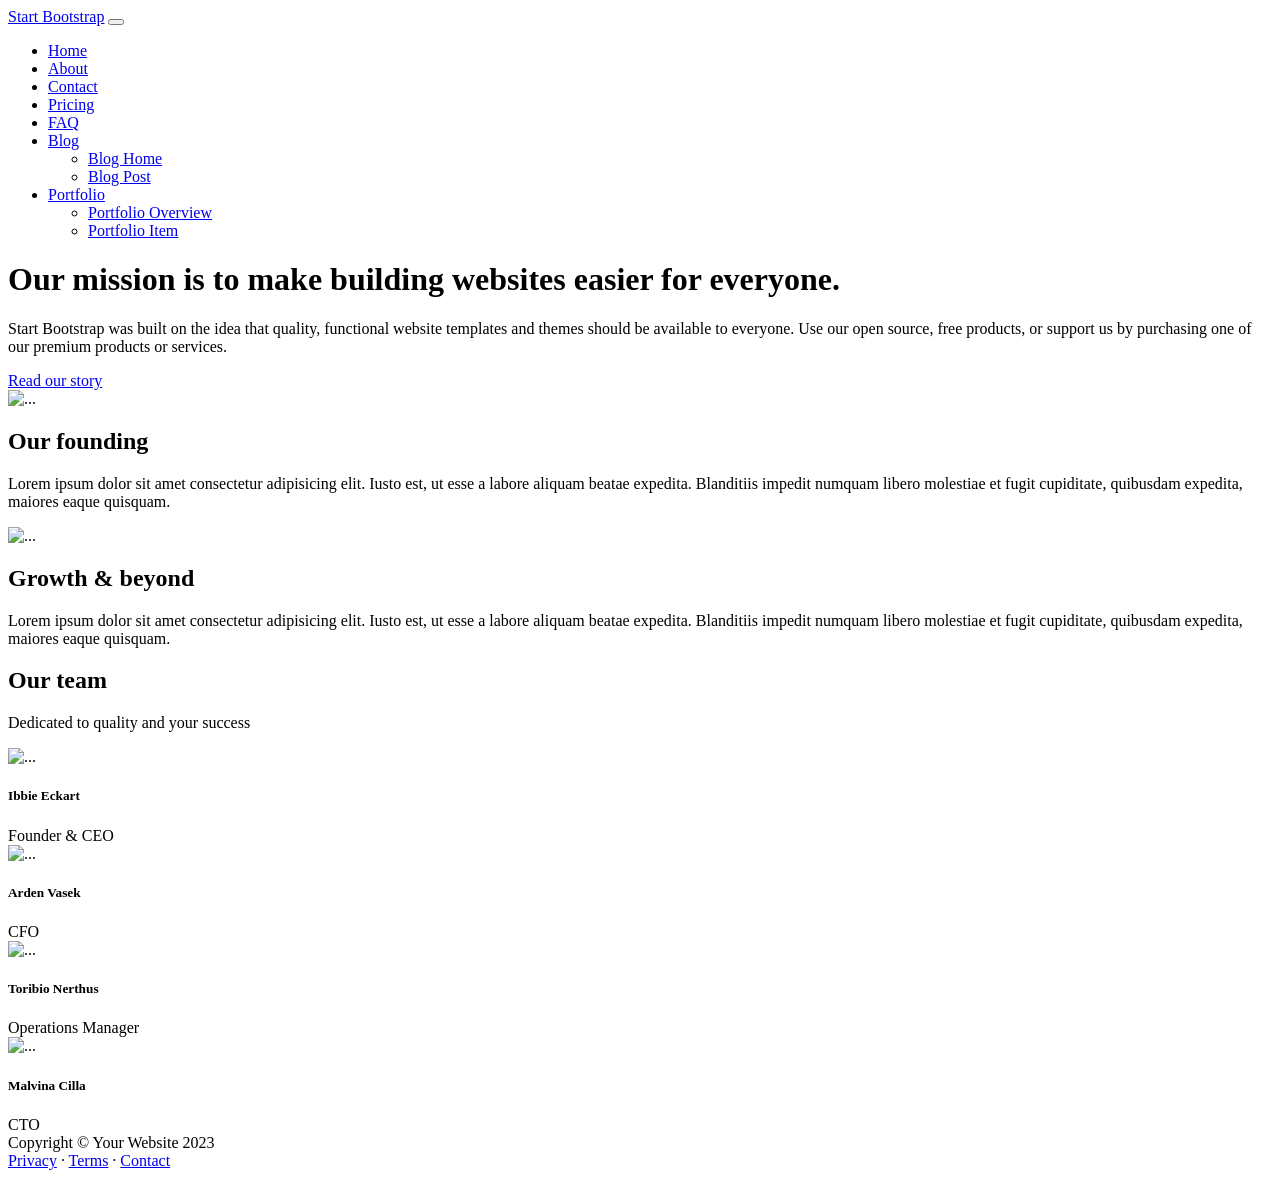
==== about.html @ 2d834e97 "Add files via upload" ====
<!DOCTYPE html>
<html lang="en">
    <head>
        <meta charset="utf-8" />
        <meta name="viewport" content="width=device-width, initial-scale=1, shrink-to-fit=no" />
        <meta name="description" content="" />
        <meta name="author" content="" />
        <title>Modern Business - Start Bootstrap Template</title>
        <!-- Favicon-->
        <link rel="icon" type="image/x-icon" href="assets/favicon.ico" />
        <!-- Bootstrap icons-->
        <link href="https://cdn.jsdelivr.net/npm/bootstrap-icons@1.5.0/font/bootstrap-icons.css" rel="stylesheet" />
        <!-- Core theme CSS (includes Bootstrap)-->
        <link href="css/styles.css" rel="stylesheet" />
    </head>
    <body class="d-flex flex-column">
        <main class="flex-shrink-0">
            <!-- Navigation-->
            <nav class="navbar navbar-expand-lg navbar-dark bg-dark">
                <div class="container px-5">
                    <a class="navbar-brand" href="index.html">Start Bootstrap</a>
                    <button class="navbar-toggler" type="button" data-bs-toggle="collapse" data-bs-target="#navbarSupportedContent" aria-controls="navbarSupportedContent" aria-expanded="false" aria-label="Toggle navigation"><span class="navbar-toggler-icon"></span></button>
                    <div class="collapse navbar-collapse" id="navbarSupportedContent">
                        <ul class="navbar-nav ms-auto mb-2 mb-lg-0">
                            <li class="nav-item"><a class="nav-link" href="index.html">Home</a></li>
                            <li class="nav-item"><a class="nav-link" href="about.html">About</a></li>
                            <li class="nav-item"><a class="nav-link" href="contact.html">Contact</a></li>
                            <li class="nav-item"><a class="nav-link" href="pricing.html">Pricing</a></li>
                            <li class="nav-item"><a class="nav-link" href="faq.html">FAQ</a></li>
                            <li class="nav-item dropdown">
                                <a class="nav-link dropdown-toggle" id="navbarDropdownBlog" href="#" role="button" data-bs-toggle="dropdown" aria-expanded="false">Blog</a>
                                <ul class="dropdown-menu dropdown-menu-end" aria-labelledby="navbarDropdownBlog">
                                    <li><a class="dropdown-item" href="blog-home.html">Blog Home</a></li>
                                    <li><a class="dropdown-item" href="blog-post.html">Blog Post</a></li>
                                </ul>
                            </li>
                            <li class="nav-item dropdown">
                                <a class="nav-link dropdown-toggle" id="navbarDropdownPortfolio" href="#" role="button" data-bs-toggle="dropdown" aria-expanded="false">Portfolio</a>
                                <ul class="dropdown-menu dropdown-menu-end" aria-labelledby="navbarDropdownPortfolio">
                                    <li><a class="dropdown-item" href="portfolio-overview.html">Portfolio Overview</a></li>
                                    <li><a class="dropdown-item" href="portfolio-item.html">Portfolio Item</a></li>
                                </ul>
                            </li>
                        </ul>
                    </div>
                </div>
            </nav>
            <!-- Header-->
            <header class="py-5">
                <div class="container px-5">
                    <div class="row justify-content-center">
                        <div class="col-lg-8 col-xxl-6">
                            <div class="text-center my-5">
                                <h1 class="fw-bolder mb-3">Our mission is to make building websites easier for everyone.</h1>
                                <p class="lead fw-normal text-muted mb-4">Start Bootstrap was built on the idea that quality, functional website templates and themes should be available to everyone. Use our open source, free products, or support us by purchasing one of our premium products or services.</p>
                                <a class="btn btn-primary btn-lg" href="#scroll-target">Read our story</a>
                            </div>
                        </div>
                    </div>
                </div>
            </header>
            <!-- About section one-->
            <section class="py-5 bg-light" id="scroll-target">
                <div class="container px-5 my-5">
                    <div class="row gx-5 align-items-center">
                        <div class="col-lg-6"><img class="img-fluid rounded mb-5 mb-lg-0" src="https://dummyimage.com/600x400/343a40/6c757d" alt="..." /></div>
                        <div class="col-lg-6">
                            <h2 class="fw-bolder">Our founding</h2>
                            <p class="lead fw-normal text-muted mb-0">Lorem ipsum dolor sit amet consectetur adipisicing elit. Iusto est, ut esse a labore aliquam beatae expedita. Blanditiis impedit numquam libero molestiae et fugit cupiditate, quibusdam expedita, maiores eaque quisquam.</p>
                        </div>
                    </div>
                </div>
            </section>
            <!-- About section two-->
            <section class="py-5">
                <div class="container px-5 my-5">
                    <div class="row gx-5 align-items-center">
                        <div class="col-lg-6 order-first order-lg-last"><img class="img-fluid rounded mb-5 mb-lg-0" src="https://dummyimage.com/600x400/343a40/6c757d" alt="..." /></div>
                        <div class="col-lg-6">
                            <h2 class="fw-bolder">Growth &amp; beyond</h2>
                            <p class="lead fw-normal text-muted mb-0">Lorem ipsum dolor sit amet consectetur adipisicing elit. Iusto est, ut esse a labore aliquam beatae expedita. Blanditiis impedit numquam libero molestiae et fugit cupiditate, quibusdam expedita, maiores eaque quisquam.</p>
                        </div>
                    </div>
                </div>
            </section>
            <!-- Team members section-->
            <section class="py-5 bg-light">
                <div class="container px-5 my-5">
                    <div class="text-center">
                        <h2 class="fw-bolder">Our team</h2>
                        <p class="lead fw-normal text-muted mb-5">Dedicated to quality and your success</p>
                    </div>
                    <div class="row gx-5 row-cols-1 row-cols-sm-2 row-cols-xl-4 justify-content-center">
                        <div class="col mb-5 mb-5 mb-xl-0">
                            <div class="text-center">
                                <img class="img-fluid rounded-circle mb-4 px-4" src="https://dummyimage.com/150x150/ced4da/6c757d" alt="..." />
                                <h5 class="fw-bolder">Ibbie Eckart</h5>
                                <div class="fst-italic text-muted">Founder &amp; CEO</div>
                            </div>
                        </div>
                        <div class="col mb-5 mb-5 mb-xl-0">
                            <div class="text-center">
                                <img class="img-fluid rounded-circle mb-4 px-4" src="https://dummyimage.com/150x150/ced4da/6c757d" alt="..." />
                                <h5 class="fw-bolder">Arden Vasek</h5>
                                <div class="fst-italic text-muted">CFO</div>
                            </div>
                        </div>
                        <div class="col mb-5 mb-5 mb-sm-0">
                            <div class="text-center">
                                <img class="img-fluid rounded-circle mb-4 px-4" src="https://dummyimage.com/150x150/ced4da/6c757d" alt="..." />
                                <h5 class="fw-bolder">Toribio Nerthus</h5>
                                <div class="fst-italic text-muted">Operations Manager</div>
                            </div>
                        </div>
                        <div class="col mb-5">
                            <div class="text-center">
                                <img class="img-fluid rounded-circle mb-4 px-4" src="https://dummyimage.com/150x150/ced4da/6c757d" alt="..." />
                                <h5 class="fw-bolder">Malvina Cilla</h5>
                                <div class="fst-italic text-muted">CTO</div>
                            </div>
                        </div>
                    </div>
                </div>
            </section>
        </main>
        <!-- Footer-->
        <footer class="bg-dark py-4 mt-auto">
            <div class="container px-5">
                <div class="row align-items-center justify-content-between flex-column flex-sm-row">
                    <div class="col-auto"><div class="small m-0 text-white">Copyright &copy; Your Website 2023</div></div>
                    <div class="col-auto">
                        <a class="link-light small" href="#!">Privacy</a>
                        <span class="text-white mx-1">&middot;</span>
                        <a class="link-light small" href="#!">Terms</a>
                        <span class="text-white mx-1">&middot;</span>
                        <a class="link-light small" href="#!">Contact</a>
                    </div>
                </div>
            </div>
        </footer>
        <!-- Bootstrap core JS-->
        <script src="https://cdn.jsdelivr.net/npm/bootstrap@5.2.3/dist/js/bootstrap.bundle.min.js"></script>
        <!-- Core theme JS-->
        <script src="js/scripts.js"></script>
    </body>
</html>
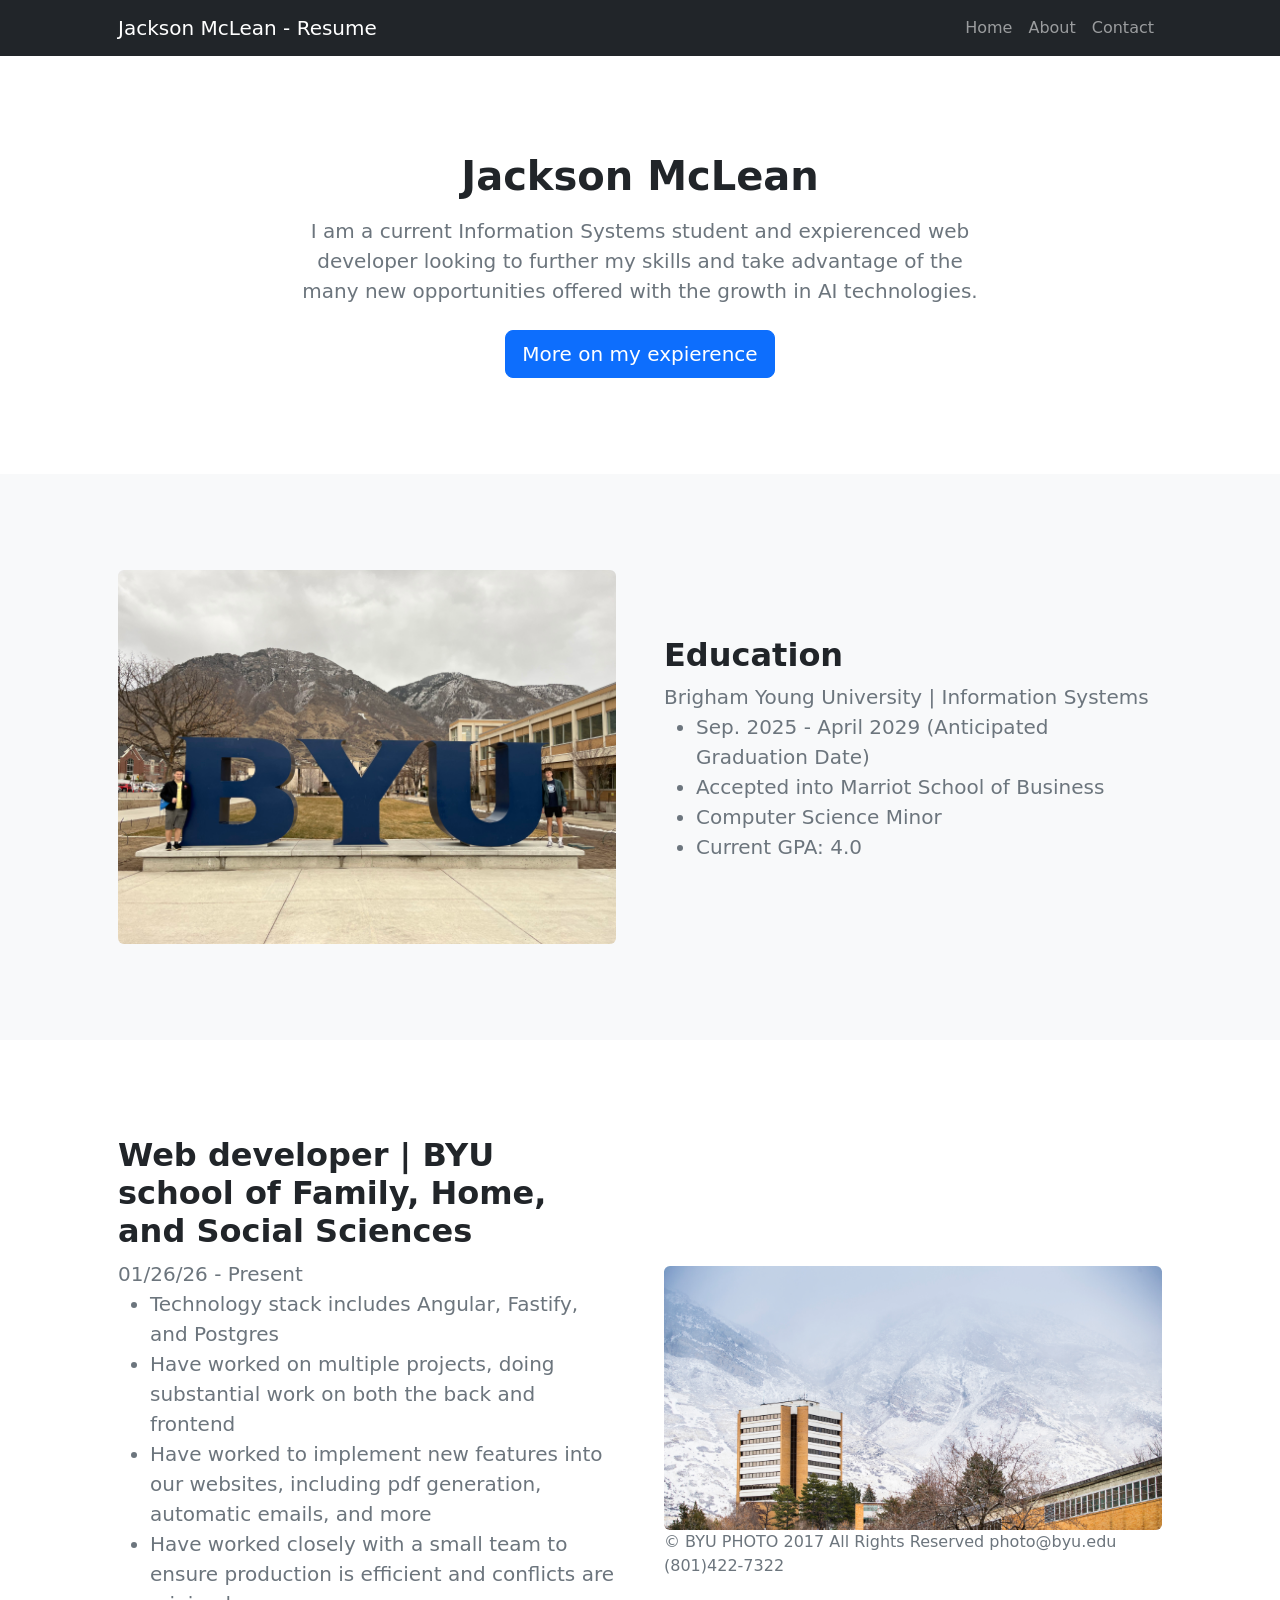
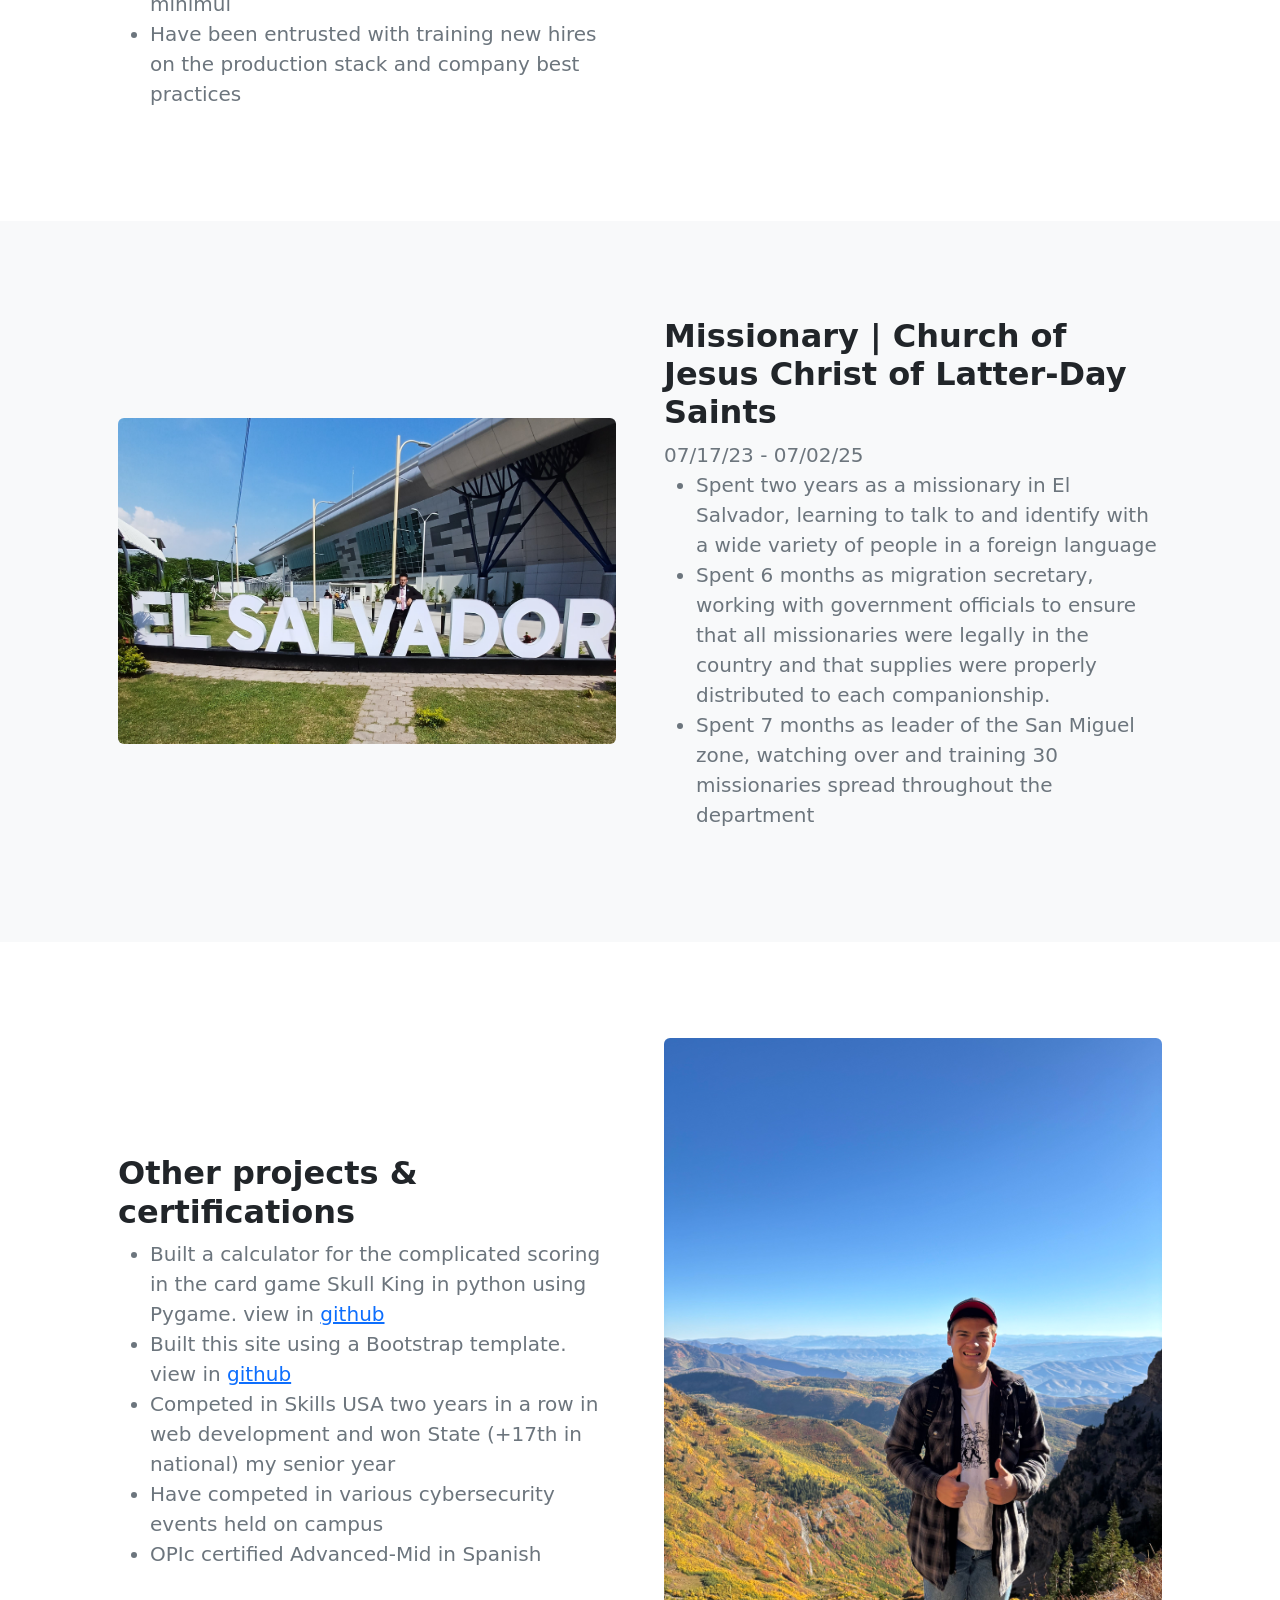
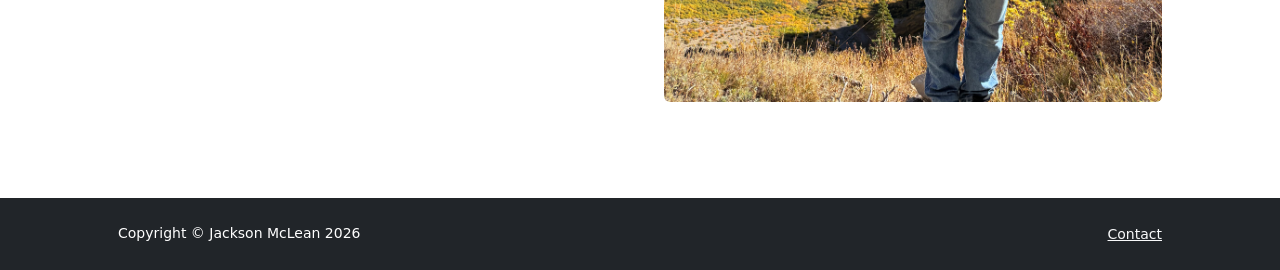
==== commit 9044f7ce: "feat: base resume made" ====
--- a/about.html
+++ b/about.html
@@ -5,7 +5,7 @@
         <meta name="viewport" content="width=device-width, initial-scale=1, shrink-to-fit=no" />
         <meta name="description" content="" />
         <meta name="author" content="" />
-        <title>Modern Business - Start Bootstrap Template</title>
+        <title>Jackson McLean - Resume</title>
         <!-- Favicon-->
         <link rel="icon" type="image/x-icon" href="assets/favicon.ico" />
         <!-- Bootstrap icons-->
@@ -18,29 +18,13 @@
             <!-- Navigation-->
             <nav class="navbar navbar-expand-lg navbar-dark bg-dark">
                 <div class="container px-5">
-                    <a class="navbar-brand" href="index.html">Start Bootstrap</a>
+                    <a class="navbar-brand" href="index.html">Jackson McLean - Resume</a>
                     <button class="navbar-toggler" type="button" data-bs-toggle="collapse" data-bs-target="#navbarSupportedContent" aria-controls="navbarSupportedContent" aria-expanded="false" aria-label="Toggle navigation"><span class="navbar-toggler-icon"></span></button>
                     <div class="collapse navbar-collapse" id="navbarSupportedContent">
                         <ul class="navbar-nav ms-auto mb-2 mb-lg-0">
                             <li class="nav-item"><a class="nav-link" href="index.html">Home</a></li>
                             <li class="nav-item"><a class="nav-link" href="about.html">About</a></li>
                             <li class="nav-item"><a class="nav-link" href="contact.html">Contact</a></li>
-                            <li class="nav-item"><a class="nav-link" href="pricing.html">Pricing</a></li>
-                            <li class="nav-item"><a class="nav-link" href="faq.html">FAQ</a></li>
-                            <li class="nav-item dropdown">
-                                <a class="nav-link dropdown-toggle" id="navbarDropdownBlog" href="#" role="button" data-bs-toggle="dropdown" aria-expanded="false">Blog</a>
-                                <ul class="dropdown-menu dropdown-menu-end" aria-labelledby="navbarDropdownBlog">
-                                    <li><a class="dropdown-item" href="blog-home.html">Blog Home</a></li>
-                                    <li><a class="dropdown-item" href="blog-post.html">Blog Post</a></li>
-                                </ul>
-                            </li>
-                            <li class="nav-item dropdown">
-                                <a class="nav-link dropdown-toggle" id="navbarDropdownPortfolio" href="#" role="button" data-bs-toggle="dropdown" aria-expanded="false">Portfolio</a>
-                                <ul class="dropdown-menu dropdown-menu-end" aria-labelledby="navbarDropdownPortfolio">
-                                    <li><a class="dropdown-item" href="portfolio-overview.html">Portfolio Overview</a></li>
-                                    <li><a class="dropdown-item" href="portfolio-item.html">Portfolio Item</a></li>
-                                </ul>
-                            </li>
                         </ul>
                     </div>
                 </div>
@@ -51,40 +35,89 @@
                     <div class="row justify-content-center">
                         <div class="col-lg-8 col-xxl-6">
                             <div class="text-center my-5">
-                                <h1 class="fw-bolder mb-3">Our mission is to make building websites easier for everyone.</h1>
-                                <p class="lead fw-normal text-muted mb-4">Start Bootstrap was built on the idea that quality, functional website templates and themes should be available to everyone. Use our open source, free products, or support us by purchasing one of our premium products or services.</p>
-                                <a class="btn btn-primary btn-lg" href="#scroll-target">Read our story</a>
+                                <h1 class="fw-bolder mb-3">Jackson McLean</h1>
+                                <p class="lead fw-normal text-muted mb-4">I am a current Information Systems student and expierenced web developer looking to further my skills and take advantage of the many new opportunities offered with the growth in AI technologies.</p>
+                                <a class="btn btn-primary btn-lg" href="#scroll-target">More on my expierence</a>
                             </div>
                         </div>
                     </div>
                 </div>
             </header>
             <!-- About section one-->
-            <section class="py-5 bg-light" id="scroll-target">
+            <section class="py-5 bg-light">
                 <div class="container px-5 my-5">
                     <div class="row gx-5 align-items-center">
-                        <div class="col-lg-6"><img class="img-fluid rounded mb-5 mb-lg-0" src="https://dummyimage.com/600x400/343a40/6c757d" alt="..." /></div>
+                        <div class="col-lg-6"><img class="img-fluid rounded mb-5 mb-lg-0" src="assets/byu.jpg" alt="..." /></div>
                         <div class="col-lg-6">
-                            <h2 class="fw-bolder">Our founding</h2>
-                            <p class="lead fw-normal text-muted mb-0">Lorem ipsum dolor sit amet consectetur adipisicing elit. Iusto est, ut esse a labore aliquam beatae expedita. Blanditiis impedit numquam libero molestiae et fugit cupiditate, quibusdam expedita, maiores eaque quisquam.</p>
+                            <h2 class="fw-bolder">Education</h2>
+                            <p class="lead fw-normal text-muted mb-0">Brigham Young University | Information Systems</p>
+                            <ul>
+                                <li class="lead fw-normal text-muted mb-0">Sep. 2025 - April 2029 (Anticipated Graduation Date)</li>
+                                <li class="lead fw-normal text-muted mb-0">Accepted into Marriot School of Business</li>
+                                <li class="lead fw-normal text-muted mb-0">Computer Science Minor</li>
+                                <li class="lead fw-normal text-muted mb-0">Current GPA: 4.0</li>
+                            </ul>
                         </div>
                     </div>
                 </div>
             </section>
             <!-- About section two-->
+            <section class="py-5" id="scroll-target">
+                <div class="container px-5 my-5">
+                    <div class="row gx-5 align-items-center">
+                        <div class="col-lg-6 order-first order-lg-last"><img class="img-fluid rounded mb-5 mb-lg-0" src="assets/kimball_tower.jpg" alt="BYU KMBLL tower" />
+                        <p class="fw-normal text-muted">© BYU PHOTO 2017 All Rights Reserved photo@byu.edu (801)422-7322</p></div>
+                        <div class="col-lg-6">
+                            <h2 class="fw-bolder">Web developer | BYU school of Family, Home, and Social Sciences</h2>
+                            <p class="lead fw-normal text-muted mb-0">01/26/26 - Present</p>
+                            <ul>
+                                <li class="lead fw-normal text-muted mb-0">Technology stack includes Angular, Fastify, and Postgres</li>
+                                <li class="lead fw-normal text-muted mb-0">Have worked on multiple projects, doing substantial work on both the back and frontend</li>
+                                <li class="lead fw-normal text-muted mb-0">Have worked to implement new features into our websites, including pdf generation, automatic emails, and more</li>
+                                <li class="lead fw-normal text-muted mb-0">Have worked closely with a small team to ensure production is efficient and conflicts are minimul</li>
+                                <li class="lead fw-normal text-muted mb-0">Have been entrusted with training new hires on the production stack and company best practices</li>
+                            </ul>
+                        </div>
+                    </div>
+                </div>
+            </section>
+            <!-- About section three-->
+            <section class="py-5 bg-light" id="scroll-target">
+                <div class="container px-5 my-5">
+                    <div class="row gx-5 align-items-center">
+                        <div class="col-lg-6"><img class="img-fluid rounded mb-5 mb-lg-0" src="assets/mission.jpg" alt="..." /></div>
+                        <div class="col-lg-6">
+                            <h2 class="fw-bolder">Missionary | Church of Jesus Christ of Latter-Day Saints</h2>
+                            <p class="lead fw-normal text-muted mb-0"> 07/17/23 - 07/02/25</p>
+                            <ul>
+                                <li class="lead fw-normal text-muted mb-0">Spent two years as a missionary in El Salvador, learning to talk to and identify with a wide variety of people in a foreign language</li>
+                                <li class="lead fw-normal text-muted mb-0">Spent 6 months as migration secretary, working with government officials to ensure that all missionaries were legally in the country and that supplies were properly distributed to each companionship.</li>
+                                <li class="lead fw-normal text-muted mb-0">Spent 7 months as leader of the San Miguel zone, watching over and training 30 missionaries spread throughout the department</li>
+                            </ul>
+                        </div>
+                    </div>
+                </div>
+            </section>
+            <!-- About section four-->
             <section class="py-5">
                 <div class="container px-5 my-5">
                     <div class="row gx-5 align-items-center">
-                        <div class="col-lg-6 order-first order-lg-last"><img class="img-fluid rounded mb-5 mb-lg-0" src="https://dummyimage.com/600x400/343a40/6c757d" alt="..." /></div>
+                        <div class="col-lg-6 order-first order-lg-last"><img class="img-fluid rounded mb-5 mb-lg-0" src="assets/timp.jpg" alt="..." /></div>
                         <div class="col-lg-6">
-                            <h2 class="fw-bolder">Growth &amp; beyond</h2>
-                            <p class="lead fw-normal text-muted mb-0">Lorem ipsum dolor sit amet consectetur adipisicing elit. Iusto est, ut esse a labore aliquam beatae expedita. Blanditiis impedit numquam libero molestiae et fugit cupiditate, quibusdam expedita, maiores eaque quisquam.</p>
+                            <h2 class="fw-bolder">Other projects & certifications</h2>
+                            <ul>
+                                <li class="lead fw-normal text-muted mb-0">Built a calculator for the complicated scoring in the card game Skull King in python using Pygame. view in <a href="https://github.com/jacksonmclean326/Skull_king_calculator">github</a></li>
+                                <li class="lead fw-normal text-muted mb-0">Built this site using a Bootstrap template. view in <a href="https://github.com/jacksonmclean326/is201_final_project">github</a></li>
+                                <li class="lead fw-normal text-muted mb-0">Competed in Skills USA two years in a row in web development and won State (+17th in national) my senior year</li>
+                                <li class="lead fw-normal text-muted mb-0">Have competed in various cybersecurity events held on campus</li>
+                                <li class="lead fw-normal text-muted mb-0">OPIc certified Advanced-Mid in Spanish</li>
+                            </ul>
                         </div>
                     </div>
                 </div>
             </section>
             <!-- Team members section-->
-            <section class="py-5 bg-light">
+            <!-- <section class="py-5 bg-light">
                 <div class="container px-5 my-5">
                     <div class="text-center">
                         <h2 class="fw-bolder">Our team</h2>
@@ -121,19 +154,19 @@
                         </div>
                     </div>
                 </div>
-            </section>
+            </section> -->
         </main>
         <!-- Footer-->
         <footer class="bg-dark py-4 mt-auto">
             <div class="container px-5">
                 <div class="row align-items-center justify-content-between flex-column flex-sm-row">
-                    <div class="col-auto"><div class="small m-0 text-white">Copyright &copy; Your Website 2023</div></div>
+                    <div class="col-auto"><div class="small m-0 text-white">Copyright &copy; Jackson McLean 2026</div></div>
                     <div class="col-auto">
-                        <a class="link-light small" href="#!">Privacy</a>
+                        <!-- <a class="link-light small" href="#!">Privacy</a>
                         <span class="text-white mx-1">&middot;</span>
                         <a class="link-light small" href="#!">Terms</a>
-                        <span class="text-white mx-1">&middot;</span>
-                        <a class="link-light small" href="#!">Contact</a>
+                        <span class="text-white mx-1">&middot;</span> -->
+                        <a class="link-light small" href="contact.html">Contact</a>
                     </div>
                 </div>
             </div>
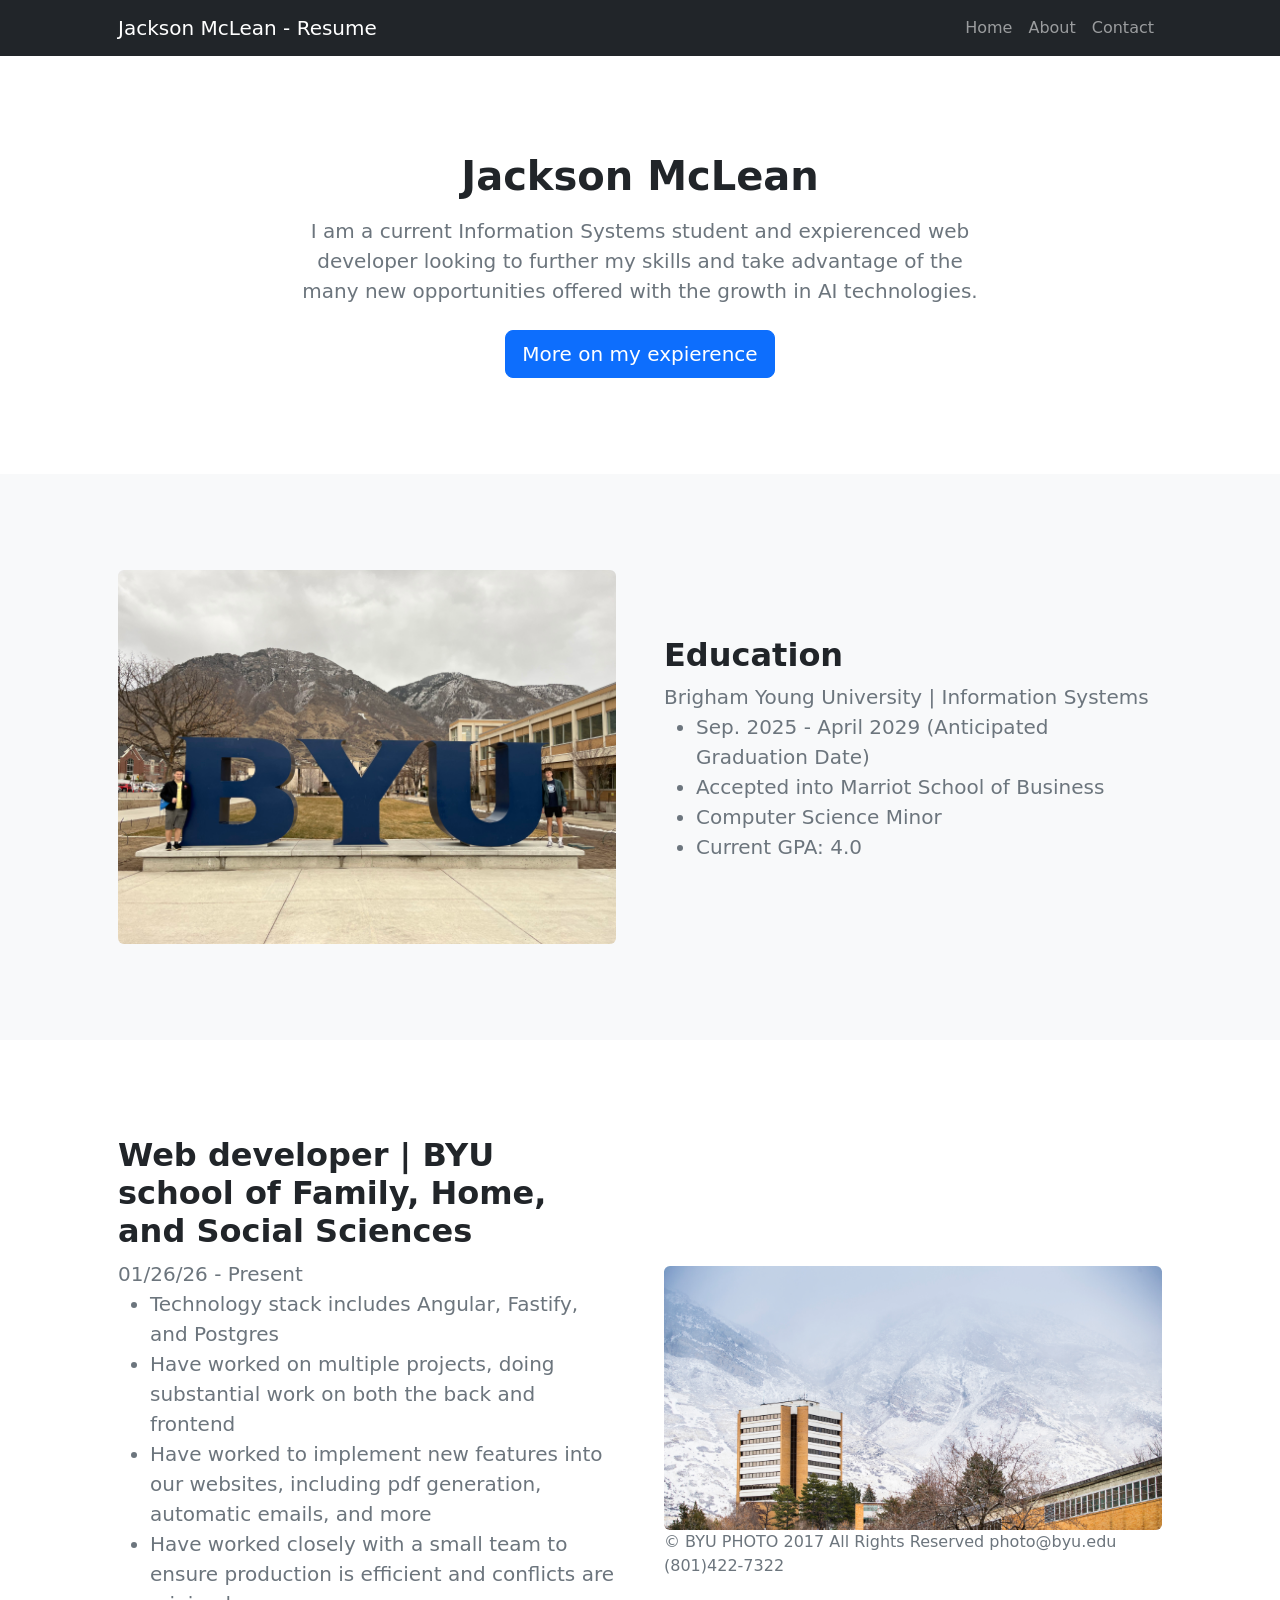
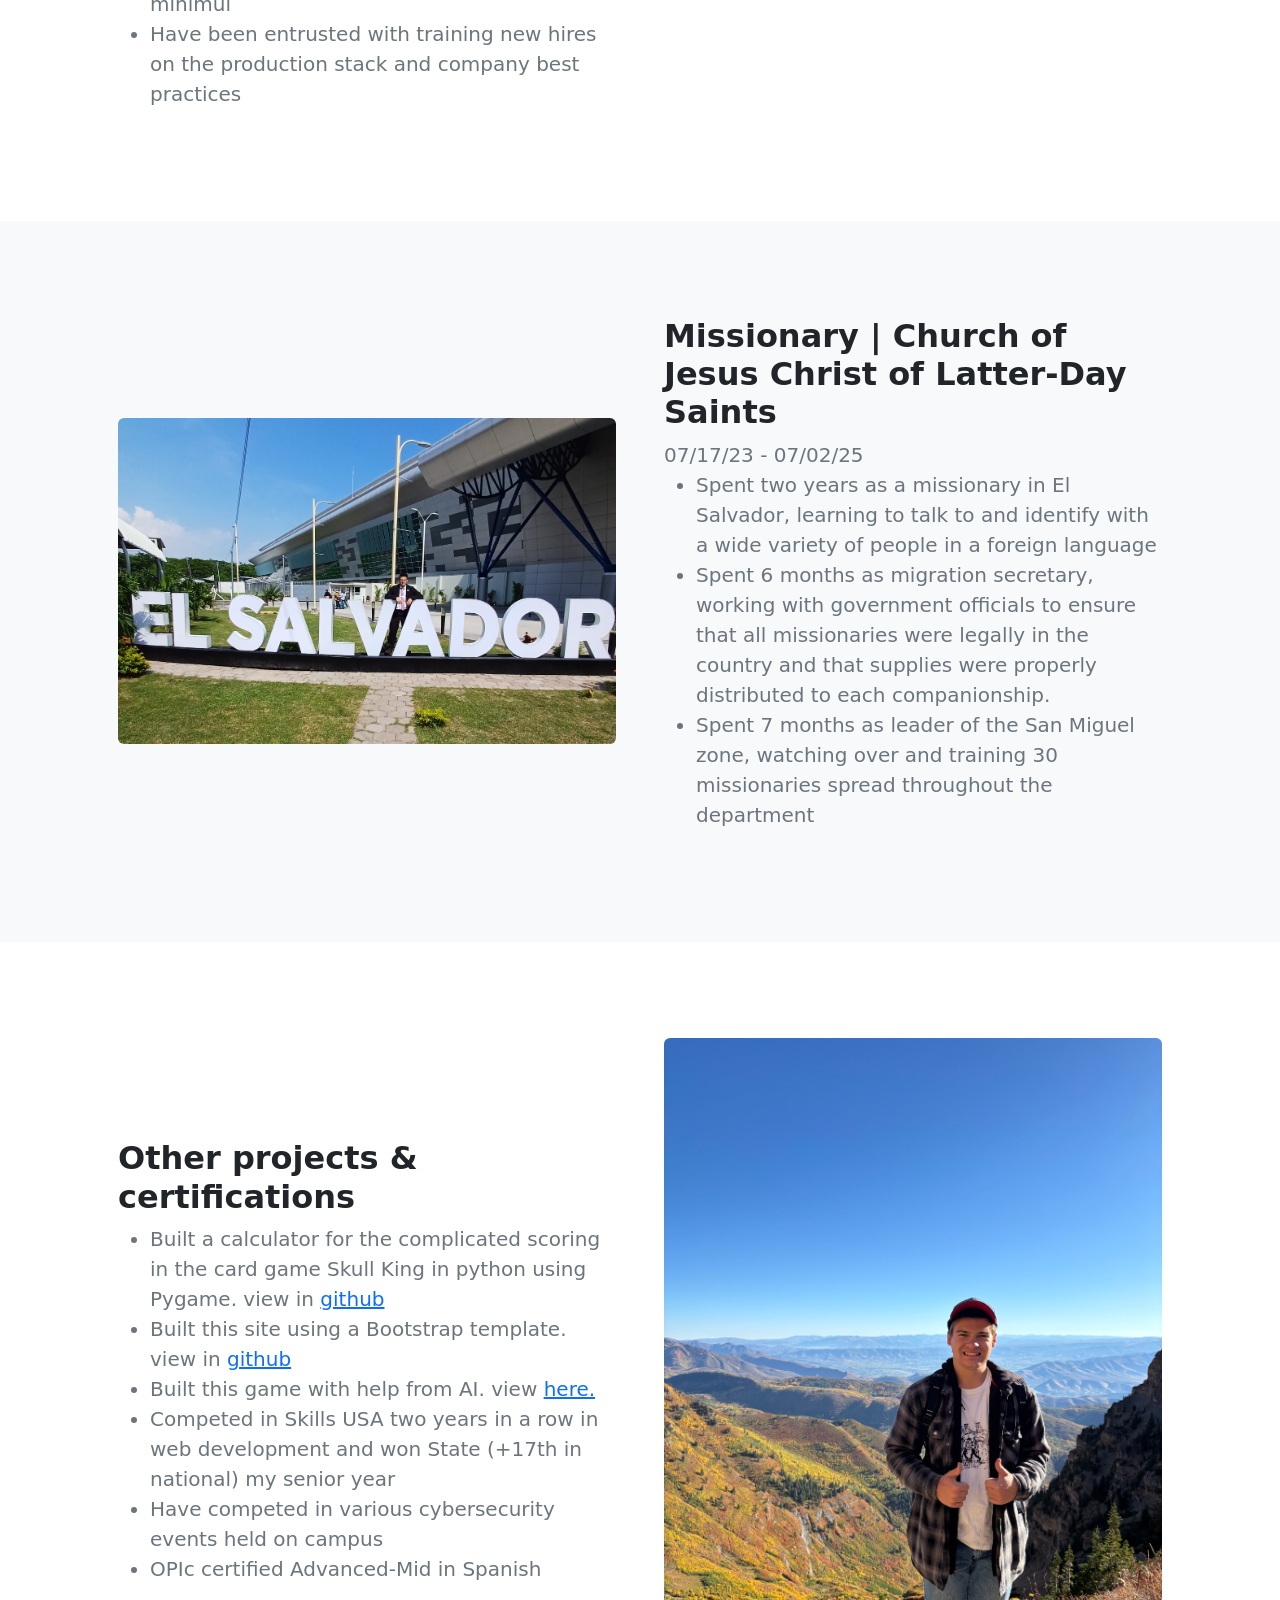
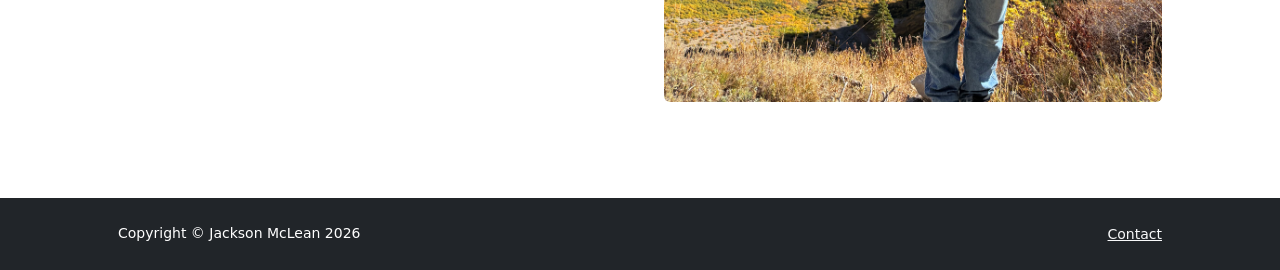
==== commit 614232d7: "missed some minor things" ====
--- a/about.html
+++ b/about.html
@@ -108,6 +108,7 @@
                             <ul>
                                 <li class="lead fw-normal text-muted mb-0">Built a calculator for the complicated scoring in the card game Skull King in python using Pygame. view in <a href="https://github.com/jacksonmclean326/Skull_king_calculator">github</a></li>
                                 <li class="lead fw-normal text-muted mb-0">Built this site using a Bootstrap template. view in <a href="https://github.com/jacksonmclean326/is201_final_project">github</a></li>
+                                <li class="lead fw-normal text-muted mb-0">Built this game with help from AI. view <a href="AI-page/AI-page.html">here.</a></li>
                                 <li class="lead fw-normal text-muted mb-0">Competed in Skills USA two years in a row in web development and won State (+17th in national) my senior year</li>
                                 <li class="lead fw-normal text-muted mb-0">Have competed in various cybersecurity events held on campus</li>
                                 <li class="lead fw-normal text-muted mb-0">OPIc certified Advanced-Mid in Spanish</li>
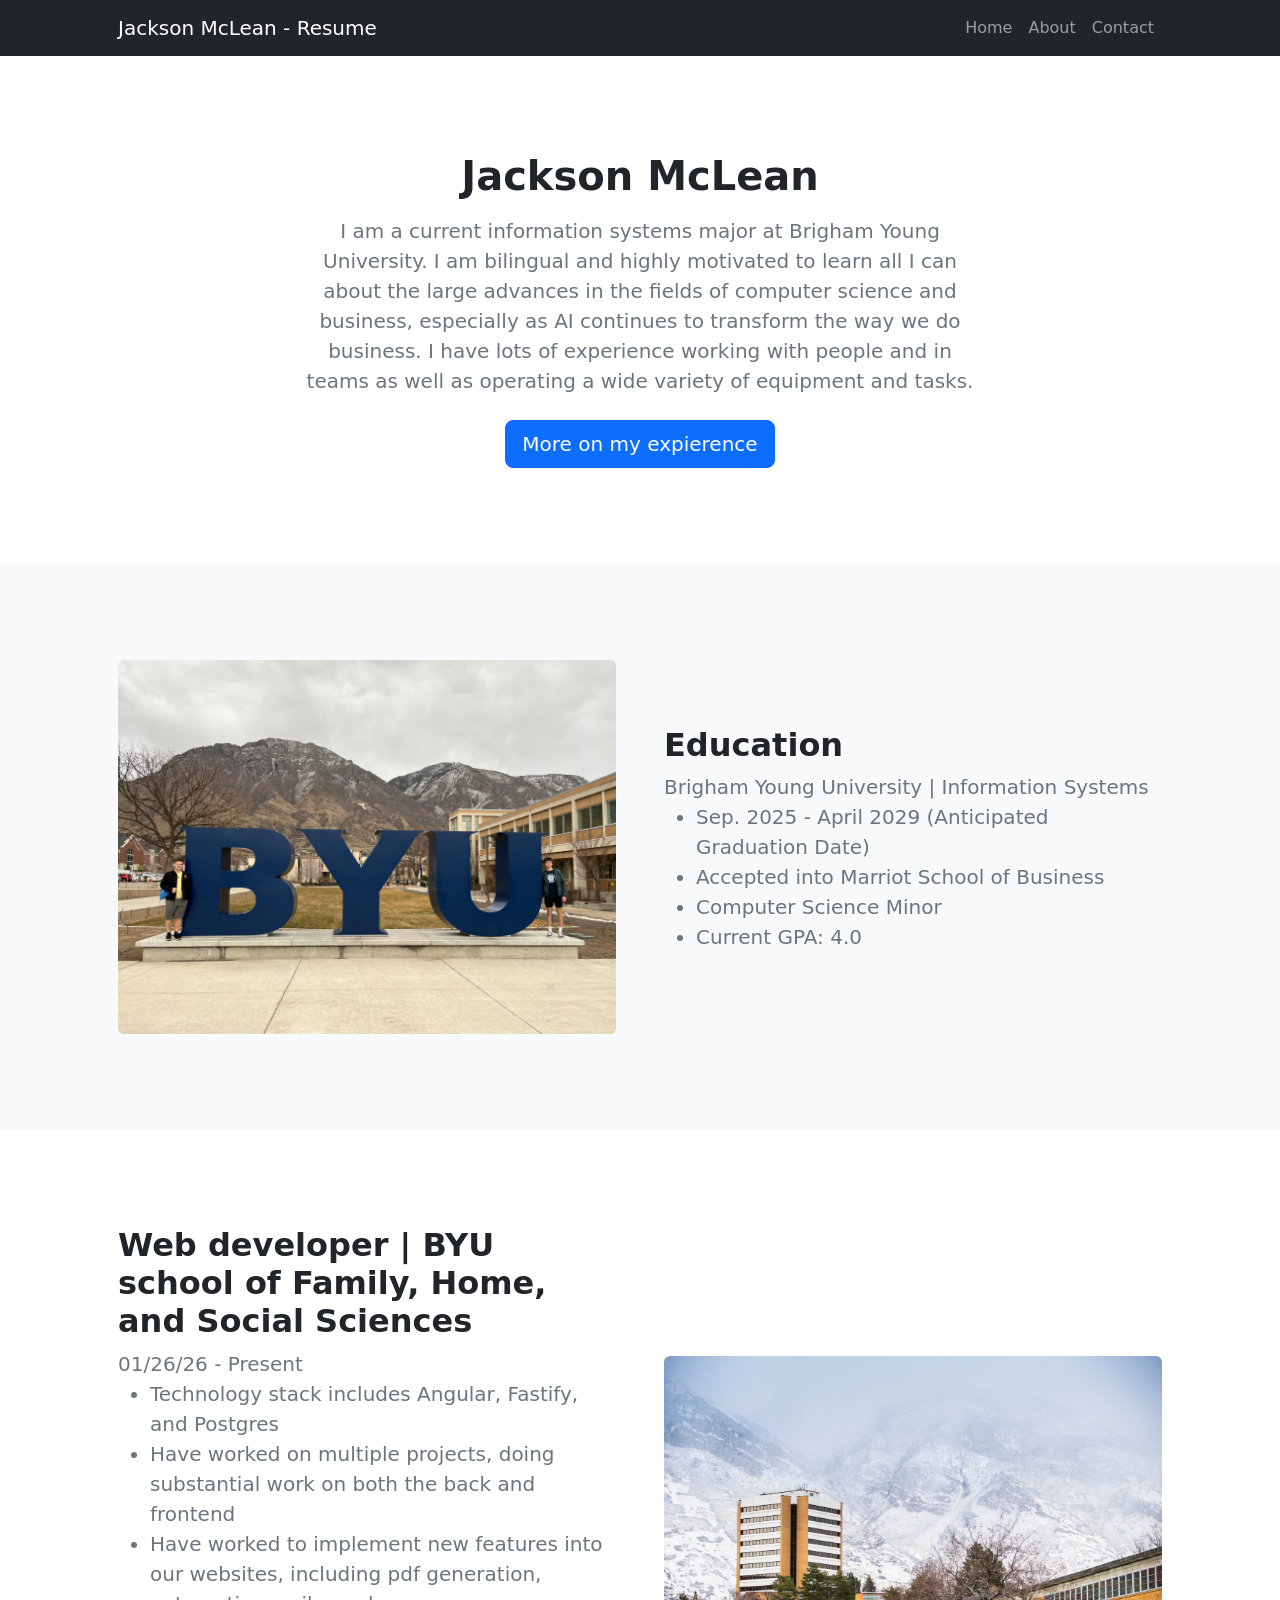
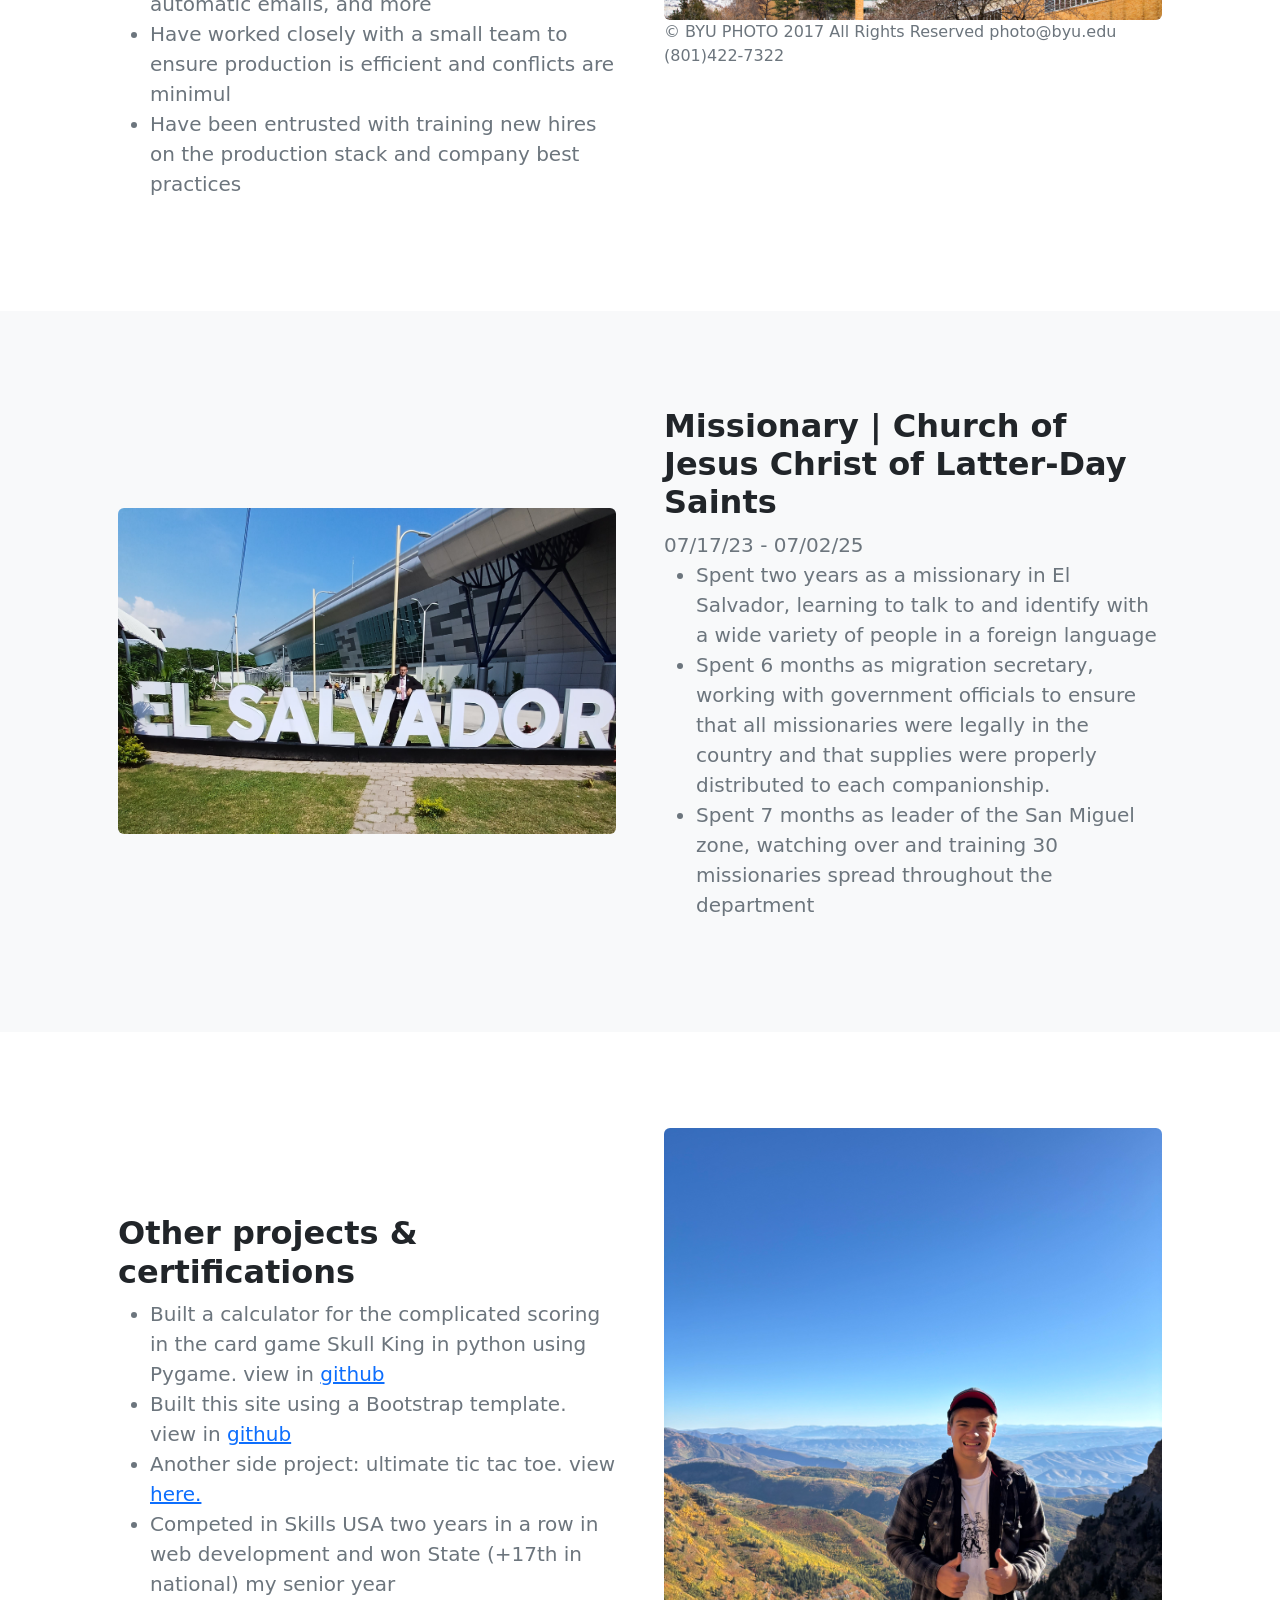
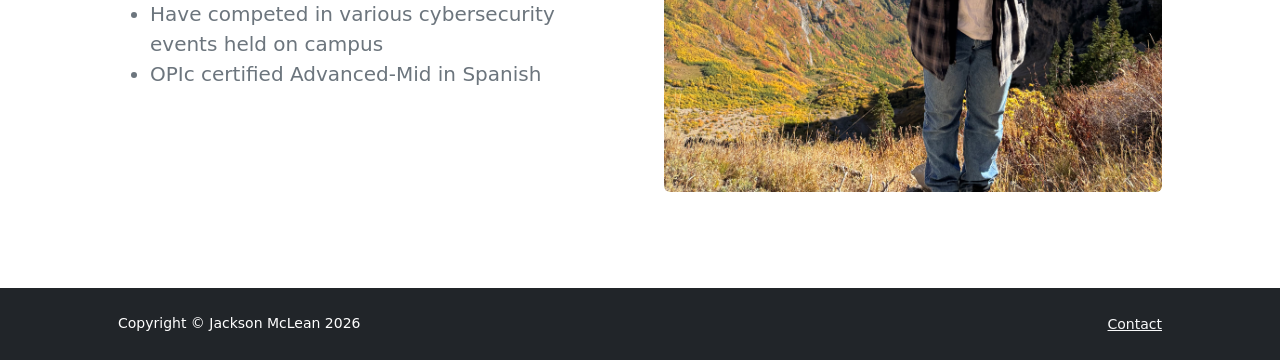
==== commit 65331884: "good enough for now" ====
--- a/about.html
+++ b/about.html
@@ -1,124 +1,247 @@
-<!DOCTYPE html>
+<!doctype html>
 <html lang="en">
-    <head>
-        <meta charset="utf-8" />
-        <meta name="viewport" content="width=device-width, initial-scale=1, shrink-to-fit=no" />
-        <meta name="description" content="" />
-        <meta name="author" content="" />
-        <title>Jackson McLean - Resume</title>
-        <!-- Favicon-->
-        <link rel="icon" type="image/x-icon" href="assets/favicon.ico" />
-        <!-- Bootstrap icons-->
-        <link href="https://cdn.jsdelivr.net/npm/bootstrap-icons@1.5.0/font/bootstrap-icons.css" rel="stylesheet" />
-        <!-- Core theme CSS (includes Bootstrap)-->
-        <link href="css/styles.css" rel="stylesheet" />
-    </head>
-    <body class="d-flex flex-column">
-        <main class="flex-shrink-0">
-            <!-- Navigation-->
-            <nav class="navbar navbar-expand-lg navbar-dark bg-dark">
-                <div class="container px-5">
-                    <a class="navbar-brand" href="index.html">Jackson McLean - Resume</a>
-                    <button class="navbar-toggler" type="button" data-bs-toggle="collapse" data-bs-target="#navbarSupportedContent" aria-controls="navbarSupportedContent" aria-expanded="false" aria-label="Toggle navigation"><span class="navbar-toggler-icon"></span></button>
-                    <div class="collapse navbar-collapse" id="navbarSupportedContent">
-                        <ul class="navbar-nav ms-auto mb-2 mb-lg-0">
-                            <li class="nav-item"><a class="nav-link" href="index.html">Home</a></li>
-                            <li class="nav-item"><a class="nav-link" href="about.html">About</a></li>
-                            <li class="nav-item"><a class="nav-link" href="contact.html">Contact</a></li>
-                        </ul>
-                    </div>
-                </div>
-            </nav>
-            <!-- Header-->
-            <header class="py-5">
-                <div class="container px-5">
-                    <div class="row justify-content-center">
-                        <div class="col-lg-8 col-xxl-6">
-                            <div class="text-center my-5">
-                                <h1 class="fw-bolder mb-3">Jackson McLean</h1>
-                                <p class="lead fw-normal text-muted mb-4">I am a current Information Systems student and expierenced web developer looking to further my skills and take advantage of the many new opportunities offered with the growth in AI technologies.</p>
-                                <a class="btn btn-primary btn-lg" href="#scroll-target">More on my expierence</a>
-                            </div>
-                        </div>
-                    </div>
-                </div>
-            </header>
-            <!-- About section one-->
-            <section class="py-5 bg-light">
-                <div class="container px-5 my-5">
-                    <div class="row gx-5 align-items-center">
-                        <div class="col-lg-6"><img class="img-fluid rounded mb-5 mb-lg-0" src="assets/byu.jpg" alt="..." /></div>
-                        <div class="col-lg-6">
-                            <h2 class="fw-bolder">Education</h2>
-                            <p class="lead fw-normal text-muted mb-0">Brigham Young University | Information Systems</p>
-                            <ul>
-                                <li class="lead fw-normal text-muted mb-0">Sep. 2025 - April 2029 (Anticipated Graduation Date)</li>
-                                <li class="lead fw-normal text-muted mb-0">Accepted into Marriot School of Business</li>
-                                <li class="lead fw-normal text-muted mb-0">Computer Science Minor</li>
-                                <li class="lead fw-normal text-muted mb-0">Current GPA: 4.0</li>
-                            </ul>
-                        </div>
-                    </div>
-                </div>
-            </section>
-            <!-- About section two-->
-            <section class="py-5" id="scroll-target">
-                <div class="container px-5 my-5">
-                    <div class="row gx-5 align-items-center">
-                        <div class="col-lg-6 order-first order-lg-last"><img class="img-fluid rounded mb-5 mb-lg-0" src="assets/kimball_tower.jpg" alt="BYU KMBLL tower" />
-                        <p class="fw-normal text-muted">© BYU PHOTO 2017 All Rights Reserved photo@byu.edu (801)422-7322</p></div>
-                        <div class="col-lg-6">
-                            <h2 class="fw-bolder">Web developer | BYU school of Family, Home, and Social Sciences</h2>
-                            <p class="lead fw-normal text-muted mb-0">01/26/26 - Present</p>
-                            <ul>
-                                <li class="lead fw-normal text-muted mb-0">Technology stack includes Angular, Fastify, and Postgres</li>
-                                <li class="lead fw-normal text-muted mb-0">Have worked on multiple projects, doing substantial work on both the back and frontend</li>
-                                <li class="lead fw-normal text-muted mb-0">Have worked to implement new features into our websites, including pdf generation, automatic emails, and more</li>
-                                <li class="lead fw-normal text-muted mb-0">Have worked closely with a small team to ensure production is efficient and conflicts are minimul</li>
-                                <li class="lead fw-normal text-muted mb-0">Have been entrusted with training new hires on the production stack and company best practices</li>
-                            </ul>
-                        </div>
-                    </div>
-                </div>
-            </section>
-            <!-- About section three-->
-            <section class="py-5 bg-light" id="scroll-target">
-                <div class="container px-5 my-5">
-                    <div class="row gx-5 align-items-center">
-                        <div class="col-lg-6"><img class="img-fluid rounded mb-5 mb-lg-0" src="assets/mission.jpg" alt="..." /></div>
-                        <div class="col-lg-6">
-                            <h2 class="fw-bolder">Missionary | Church of Jesus Christ of Latter-Day Saints</h2>
-                            <p class="lead fw-normal text-muted mb-0"> 07/17/23 - 07/02/25</p>
-                            <ul>
-                                <li class="lead fw-normal text-muted mb-0">Spent two years as a missionary in El Salvador, learning to talk to and identify with a wide variety of people in a foreign language</li>
-                                <li class="lead fw-normal text-muted mb-0">Spent 6 months as migration secretary, working with government officials to ensure that all missionaries were legally in the country and that supplies were properly distributed to each companionship.</li>
-                                <li class="lead fw-normal text-muted mb-0">Spent 7 months as leader of the San Miguel zone, watching over and training 30 missionaries spread throughout the department</li>
-                            </ul>
-                        </div>
-                    </div>
-                </div>
-            </section>
-            <!-- About section four-->
-            <section class="py-5">
-                <div class="container px-5 my-5">
-                    <div class="row gx-5 align-items-center">
-                        <div class="col-lg-6 order-first order-lg-last"><img class="img-fluid rounded mb-5 mb-lg-0" src="assets/timp.jpg" alt="..." /></div>
-                        <div class="col-lg-6">
-                            <h2 class="fw-bolder">Other projects & certifications</h2>
-                            <ul>
-                                <li class="lead fw-normal text-muted mb-0">Built a calculator for the complicated scoring in the card game Skull King in python using Pygame. view in <a href="https://github.com/jacksonmclean326/Skull_king_calculator">github</a></li>
-                                <li class="lead fw-normal text-muted mb-0">Built this site using a Bootstrap template. view in <a href="https://github.com/jacksonmclean326/is201_final_project">github</a></li>
-                                <li class="lead fw-normal text-muted mb-0">Built this game with help from AI. view <a href="AI-page/AI-page.html">here.</a></li>
-                                <li class="lead fw-normal text-muted mb-0">Competed in Skills USA two years in a row in web development and won State (+17th in national) my senior year</li>
-                                <li class="lead fw-normal text-muted mb-0">Have competed in various cybersecurity events held on campus</li>
-                                <li class="lead fw-normal text-muted mb-0">OPIc certified Advanced-Mid in Spanish</li>
-                            </ul>
-                        </div>
-                    </div>
-                </div>
-            </section>
-            <!-- Team members section-->
-            <!-- <section class="py-5 bg-light">
+  <head>
+    <meta charset="utf-8" />
+    <meta
+      name="viewport"
+      content="width=device-width, initial-scale=1, shrink-to-fit=no"
+    />
+    <meta name="description" content="" />
+    <meta name="author" content="" />
+    <title>Jackson McLean - Resume</title>
+    <!-- Favicon-->
+    <link rel="icon" type="image/x-icon" href="assets/favicon.ico" />
+    <!-- Bootstrap icons-->
+    <link
+      href="https://cdn.jsdelivr.net/npm/bootstrap-icons@1.5.0/font/bootstrap-icons.css"
+      rel="stylesheet"
+    />
+    <!-- Core theme CSS (includes Bootstrap)-->
+    <link href="css/styles.css" rel="stylesheet" />
+  </head>
+  <body class="d-flex flex-column">
+    <main class="flex-shrink-0">
+      <!-- Navigation-->
+      <nav class="navbar navbar-expand-lg navbar-dark bg-dark">
+        <div class="container px-5">
+          <a class="navbar-brand" href="index.html">Jackson McLean - Resume</a>
+          <button
+            class="navbar-toggler"
+            type="button"
+            data-bs-toggle="collapse"
+            data-bs-target="#navbarSupportedContent"
+            aria-controls="navbarSupportedContent"
+            aria-expanded="false"
+            aria-label="Toggle navigation"
+          >
+            <span class="navbar-toggler-icon"></span>
+          </button>
+          <div class="collapse navbar-collapse" id="navbarSupportedContent">
+            <ul class="navbar-nav ms-auto mb-2 mb-lg-0">
+              <li class="nav-item">
+                <a class="nav-link" href="index.html">Home</a>
+              </li>
+              <li class="nav-item">
+                <a class="nav-link" href="about.html">About</a>
+              </li>
+              <li class="nav-item">
+                <a class="nav-link" href="contact.html">Contact</a>
+              </li>
+            </ul>
+          </div>
+        </div>
+      </nav>
+      <!-- Header-->
+      <header class="py-5">
+        <div class="container px-5">
+          <div class="row justify-content-center">
+            <div class="col-lg-8 col-xxl-6">
+              <div class="text-center my-5">
+                <h1 class="fw-bolder mb-3">Jackson McLean</h1>
+                <p class="lead fw-normal text-muted mb-4">
+                  I am a current information systems major at Brigham Young
+                  University. I am bilingual and highly motivated to learn all I
+                  can about the large advances in the fields of computer science
+                  and business, especially as AI continues to transform the way
+                  we do business. I have lots of experience working with people
+                  and in teams as well as operating a wide variety of equipment
+                  and tasks.
+                </p>
+                <a class="btn btn-primary btn-lg" href="#scroll-target"
+                  >More on my expierence</a
+                >
+              </div>
+            </div>
+          </div>
+        </div>
+      </header>
+      <!-- About section one-->
+      <section class="py-5 bg-light">
+        <div class="container px-5 my-5">
+          <div class="row gx-5 align-items-center">
+            <div class="col-lg-6">
+              <img
+                class="img-fluid rounded mb-5 mb-lg-0"
+                src="assets/byu.jpg"
+                alt="..."
+              />
+            </div>
+            <div class="col-lg-6">
+              <h2 class="fw-bolder">Education</h2>
+              <p class="lead fw-normal text-muted mb-0">
+                Brigham Young University | Information Systems
+              </p>
+              <ul>
+                <li class="lead fw-normal text-muted mb-0">
+                  Sep. 2025 - April 2029 (Anticipated Graduation Date)
+                </li>
+                <li class="lead fw-normal text-muted mb-0">
+                  Accepted into Marriot School of Business
+                </li>
+                <li class="lead fw-normal text-muted mb-0">
+                  Computer Science Minor
+                </li>
+                <li class="lead fw-normal text-muted mb-0">Current GPA: 4.0</li>
+              </ul>
+            </div>
+          </div>
+        </div>
+      </section>
+      <!-- About section two-->
+      <section class="py-5" id="scroll-target">
+        <div class="container px-5 my-5">
+          <div class="row gx-5 align-items-center">
+            <div class="col-lg-6 order-first order-lg-last">
+              <img
+                class="img-fluid rounded mb-5 mb-lg-0"
+                src="assets/kimball_tower.jpg"
+                alt="BYU KMBLL tower"
+              />
+              <p class="fw-normal text-muted">
+                © BYU PHOTO 2017 All Rights Reserved photo@byu.edu (801)422-7322
+              </p>
+            </div>
+            <div class="col-lg-6">
+              <h2 class="fw-bolder">
+                Web developer | BYU school of Family, Home, and Social Sciences
+              </h2>
+              <p class="lead fw-normal text-muted mb-0">01/26/26 - Present</p>
+              <ul>
+                <li class="lead fw-normal text-muted mb-0">
+                  Technology stack includes Angular, Fastify, and Postgres
+                </li>
+                <li class="lead fw-normal text-muted mb-0">
+                  Have worked on multiple projects, doing substantial work on
+                  both the back and frontend
+                </li>
+                <li class="lead fw-normal text-muted mb-0">
+                  Have worked to implement new features into our websites,
+                  including pdf generation, automatic emails, and more
+                </li>
+                <li class="lead fw-normal text-muted mb-0">
+                  Have worked closely with a small team to ensure production is
+                  efficient and conflicts are minimul
+                </li>
+                <li class="lead fw-normal text-muted mb-0">
+                  Have been entrusted with training new hires on the production
+                  stack and company best practices
+                </li>
+              </ul>
+            </div>
+          </div>
+        </div>
+      </section>
+      <!-- About section three-->
+      <section class="py-5 bg-light" id="scroll-target">
+        <div class="container px-5 my-5">
+          <div class="row gx-5 align-items-center">
+            <div class="col-lg-6">
+              <img
+                class="img-fluid rounded mb-5 mb-lg-0"
+                src="assets/mission.jpg"
+                alt="..."
+              />
+            </div>
+            <div class="col-lg-6">
+              <h2 class="fw-bolder">
+                Missionary | Church of Jesus Christ of Latter-Day Saints
+              </h2>
+              <p class="lead fw-normal text-muted mb-0">07/17/23 - 07/02/25</p>
+              <ul>
+                <li class="lead fw-normal text-muted mb-0">
+                  Spent two years as a missionary in El Salvador, learning to
+                  talk to and identify with a wide variety of people in a
+                  foreign language
+                </li>
+                <li class="lead fw-normal text-muted mb-0">
+                  Spent 6 months as migration secretary, working with government
+                  officials to ensure that all missionaries were legally in the
+                  country and that supplies were properly distributed to each
+                  companionship.
+                </li>
+                <li class="lead fw-normal text-muted mb-0">
+                  Spent 7 months as leader of the San Miguel zone, watching over
+                  and training 30 missionaries spread throughout the department
+                </li>
+              </ul>
+            </div>
+          </div>
+        </div>
+      </section>
+      <!-- About section four-->
+      <section class="py-5">
+        <div class="container px-5 my-5">
+          <div class="row gx-5 align-items-center">
+            <div class="col-lg-6 order-first order-lg-last">
+              <img
+                class="img-fluid rounded mb-5 mb-lg-0"
+                src="assets/timp.jpg"
+                alt="..."
+              />
+            </div>
+            <div class="col-lg-6">
+              <h2 class="fw-bolder">Other projects & certifications</h2>
+              <ul>
+                <li class="lead fw-normal text-muted mb-0">
+                  Built a calculator for the complicated scoring in the card
+                  game Skull King in python using Pygame. view in
+                  <a
+                    href="https://github.com/jacksonmclean326/Skull_king_calculator"
+                    target="_blank"
+                    >github</a
+                  >
+                </li>
+                <li class="lead fw-normal text-muted mb-0">
+                  Built this site using a Bootstrap template. view in
+                  <a
+                    href="https://github.com/jacksonmclean326/is201_final_project"
+                    target="_blank"
+                    >github</a
+                  >
+                </li>
+                <li class="lead fw-normal text-muted mb-0">
+                  Another side project: ultimate tic tac toe. view
+                  <a href="games/ultimate-tic-tac-toe/ultimate-tic-tac-toe.html"
+                    >here.</a
+                  >
+                </li>
+                <li class="lead fw-normal text-muted mb-0">
+                  Competed in Skills USA two years in a row in web development
+                  and won State (+17th in national) my senior year
+                </li>
+                <li class="lead fw-normal text-muted mb-0">
+                  Have competed in various cybersecurity events held on campus
+                </li>
+                <li class="lead fw-normal text-muted mb-0">
+                  OPIc certified Advanced-Mid in Spanish
+                </li>
+              </ul>
+            </div>
+          </div>
+        </div>
+      </section>
+      <!-- Team members section-->
+      <!-- <section class="py-5 bg-light">
                 <div class="container px-5 my-5">
                     <div class="text-center">
                         <h2 class="fw-bolder">Our team</h2>
@@ -156,25 +279,31 @@
                     </div>
                 </div>
             </section> -->
-        </main>
-        <!-- Footer-->
-        <footer class="bg-dark py-4 mt-auto">
-            <div class="container px-5">
-                <div class="row align-items-center justify-content-between flex-column flex-sm-row">
-                    <div class="col-auto"><div class="small m-0 text-white">Copyright &copy; Jackson McLean 2026</div></div>
-                    <div class="col-auto">
-                        <!-- <a class="link-light small" href="#!">Privacy</a>
+    </main>
+    <!-- Footer-->
+    <footer class="bg-dark py-4 mt-auto">
+      <div class="container px-5">
+        <div
+          class="row align-items-center justify-content-between flex-column flex-sm-row"
+        >
+          <div class="col-auto">
+            <div class="small m-0 text-white">
+              Copyright &copy; Jackson McLean 2026
+            </div>
+          </div>
+          <div class="col-auto">
+            <!-- <a class="link-light small" href="#!">Privacy</a>
                         <span class="text-white mx-1">&middot;</span>
                         <a class="link-light small" href="#!">Terms</a>
                         <span class="text-white mx-1">&middot;</span> -->
-                        <a class="link-light small" href="contact.html">Contact</a>
-                    </div>
-                </div>
-            </div>
-        </footer>
-        <!-- Bootstrap core JS-->
-        <script src="https://cdn.jsdelivr.net/npm/bootstrap@5.2.3/dist/js/bootstrap.bundle.min.js"></script>
-        <!-- Core theme JS-->
-        <script src="js/scripts.js"></script>
-    </body>
+            <a class="link-light small" href="contact.html">Contact</a>
+          </div>
+        </div>
+      </div>
+    </footer>
+    <!-- Bootstrap core JS-->
+    <script src="https://cdn.jsdelivr.net/npm/bootstrap@5.2.3/dist/js/bootstrap.bundle.min.js"></script>
+    <!-- Core theme JS-->
+    <script src="js/scripts.js"></script>
+  </body>
 </html>
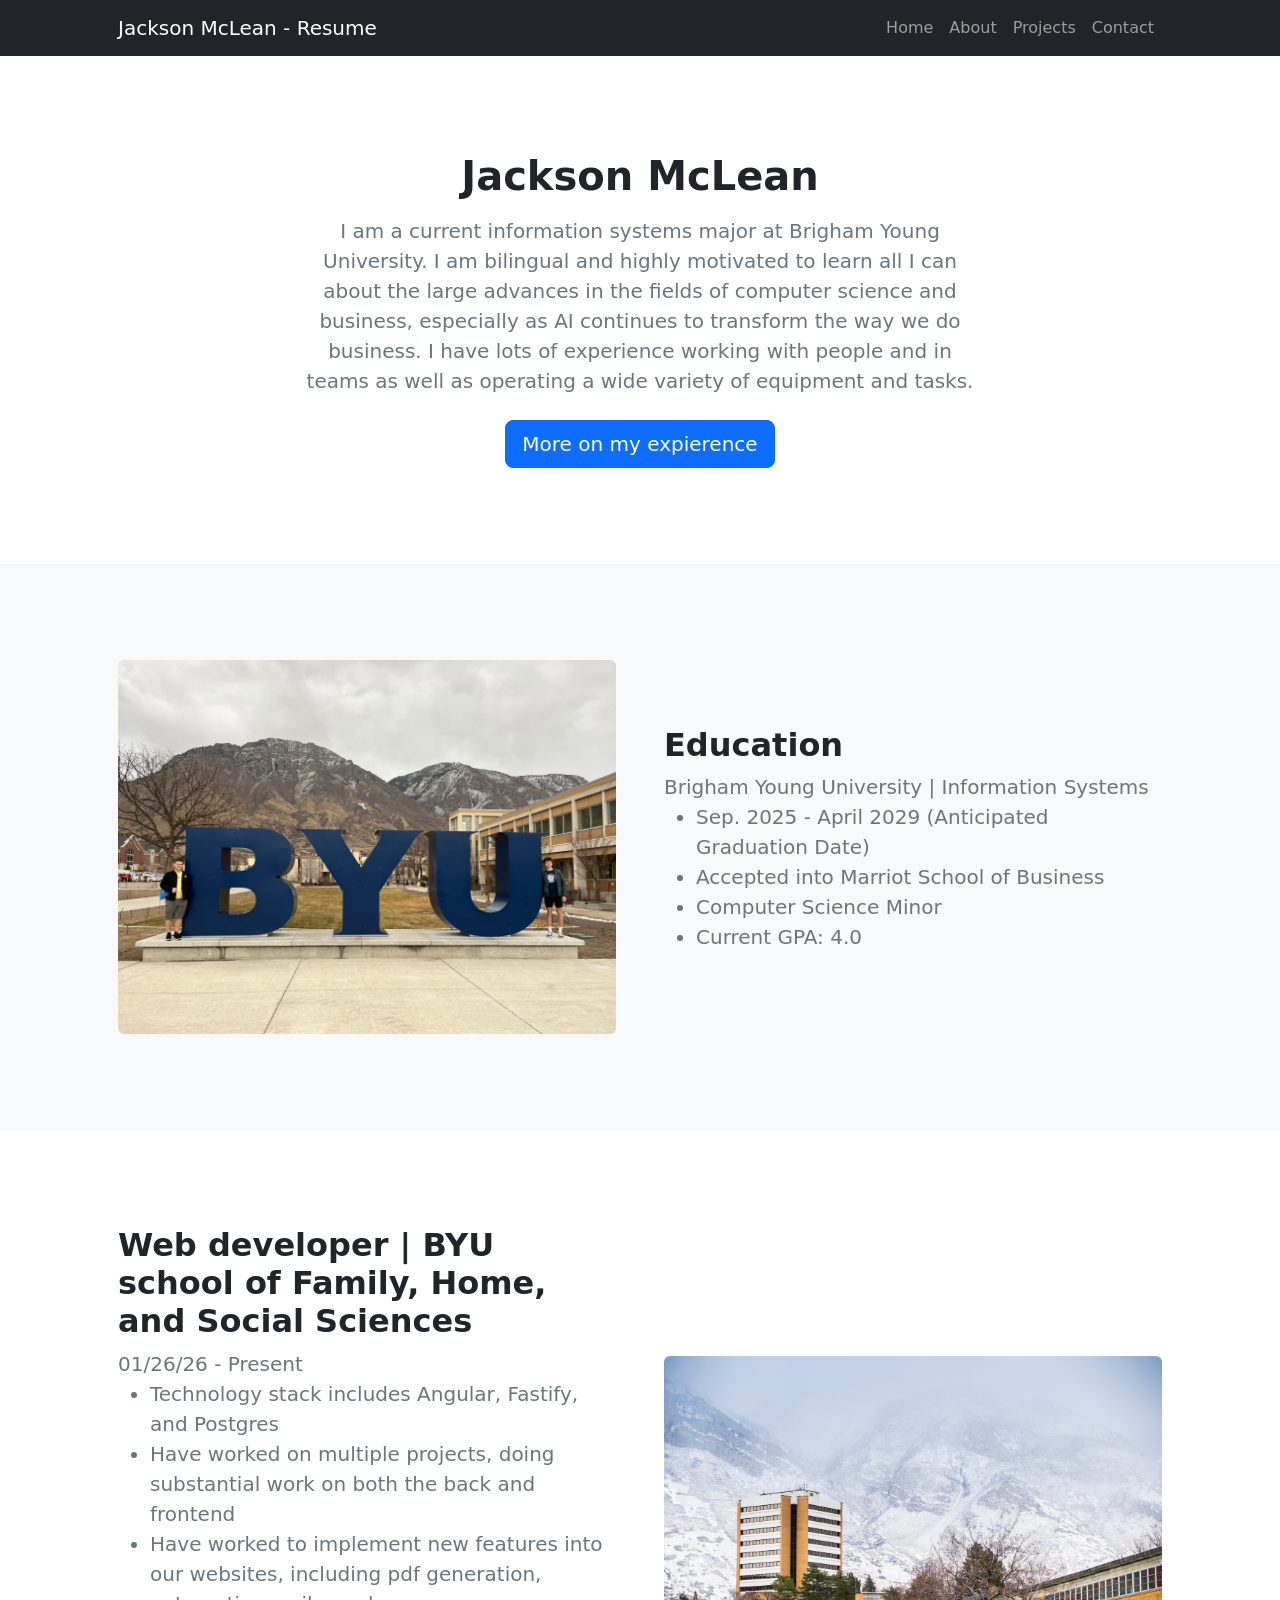
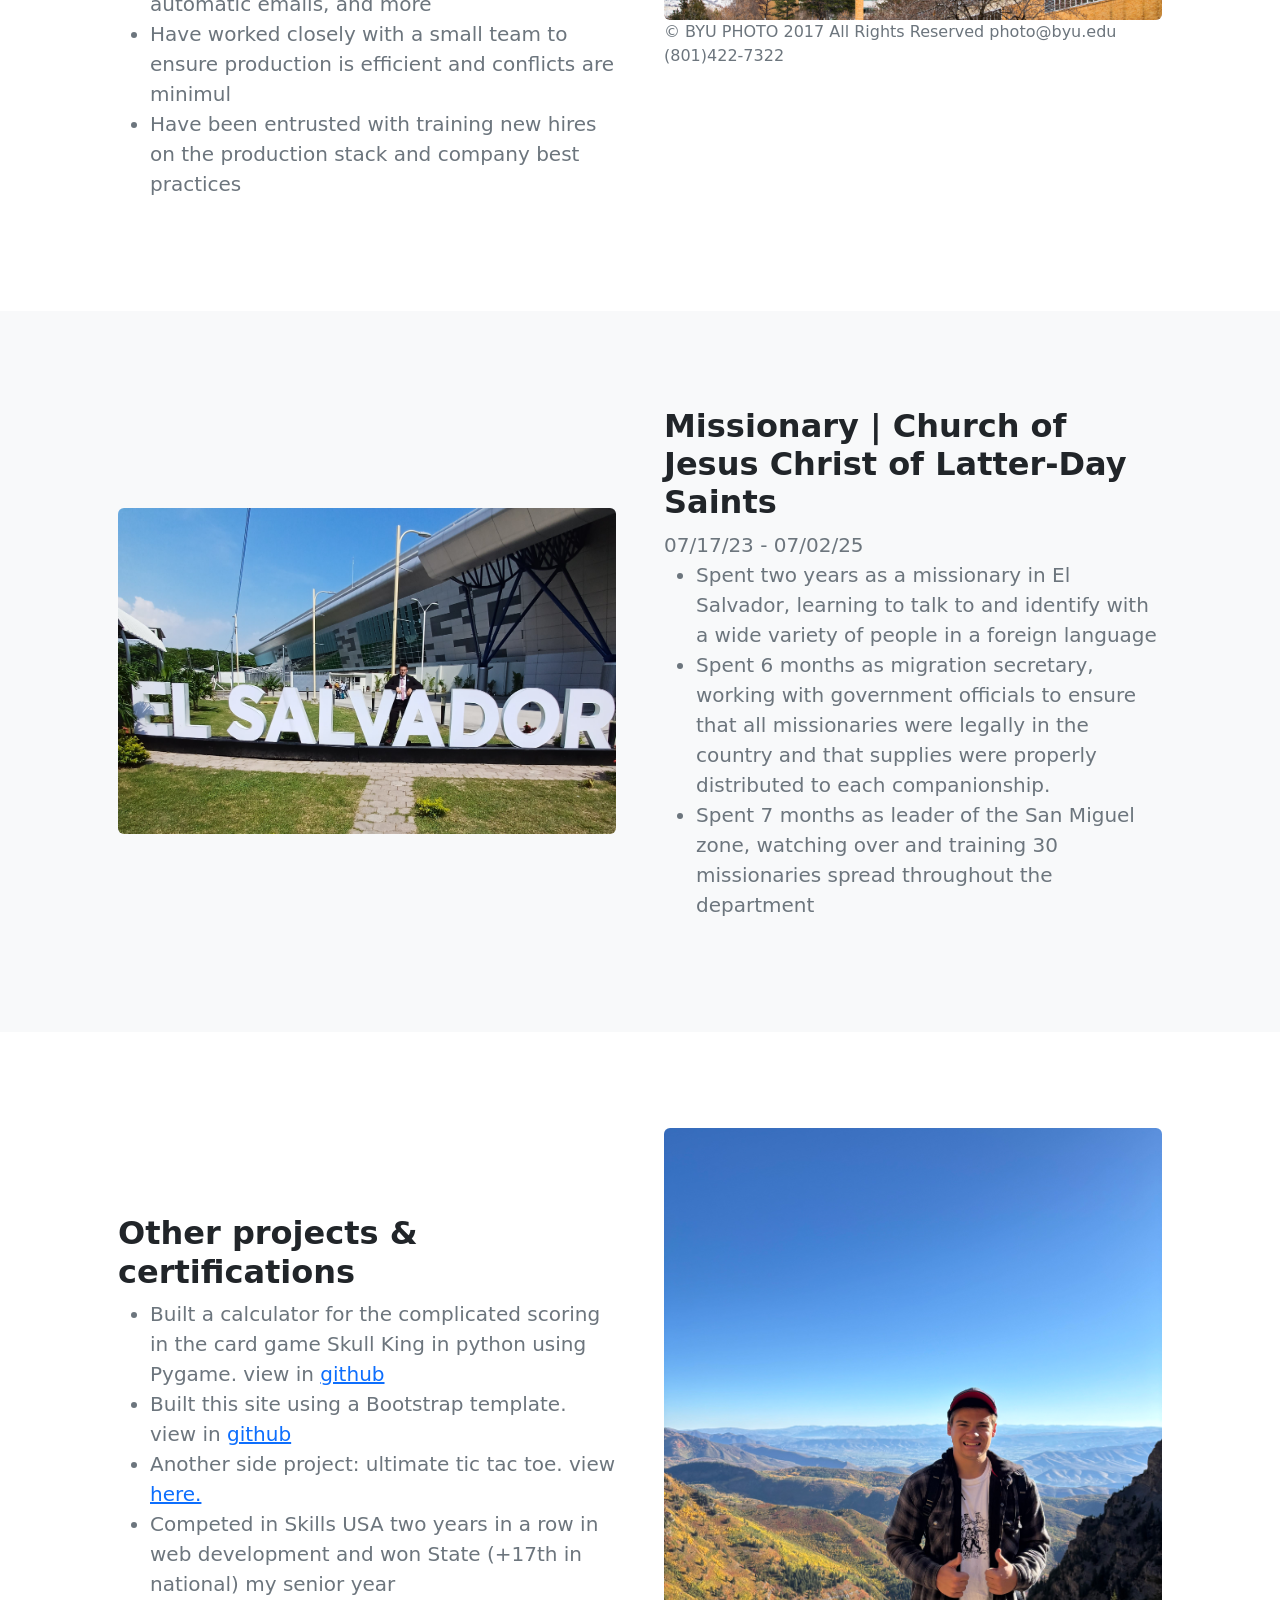
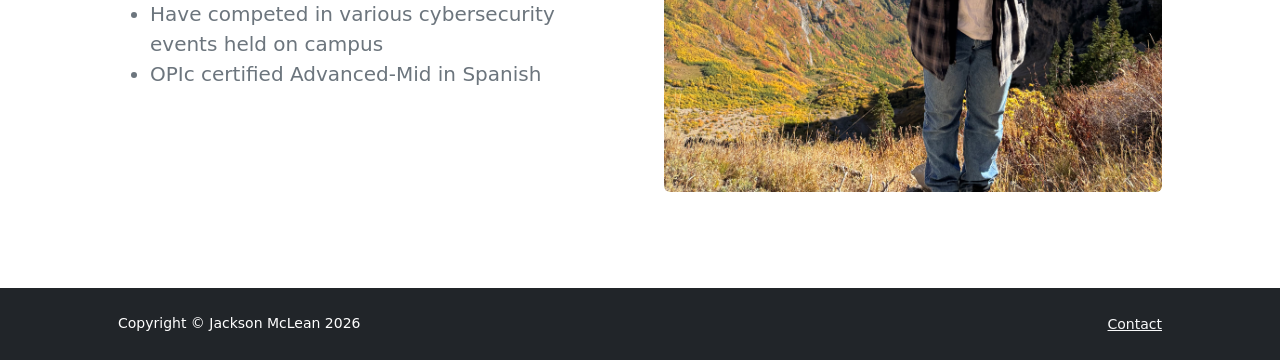
==== commit c2052886: "feat: new page: projects" ====
--- a/about.html
+++ b/about.html
@@ -43,6 +43,9 @@
               </li>
               <li class="nav-item">
                 <a class="nav-link" href="about.html">About</a>
+              </li>
+              <li class="nav-item">
+                <a class="nav-link" href="projects.html">Projects</a>
               </li>
               <li class="nav-item">
                 <a class="nav-link" href="contact.html">Contact</a>
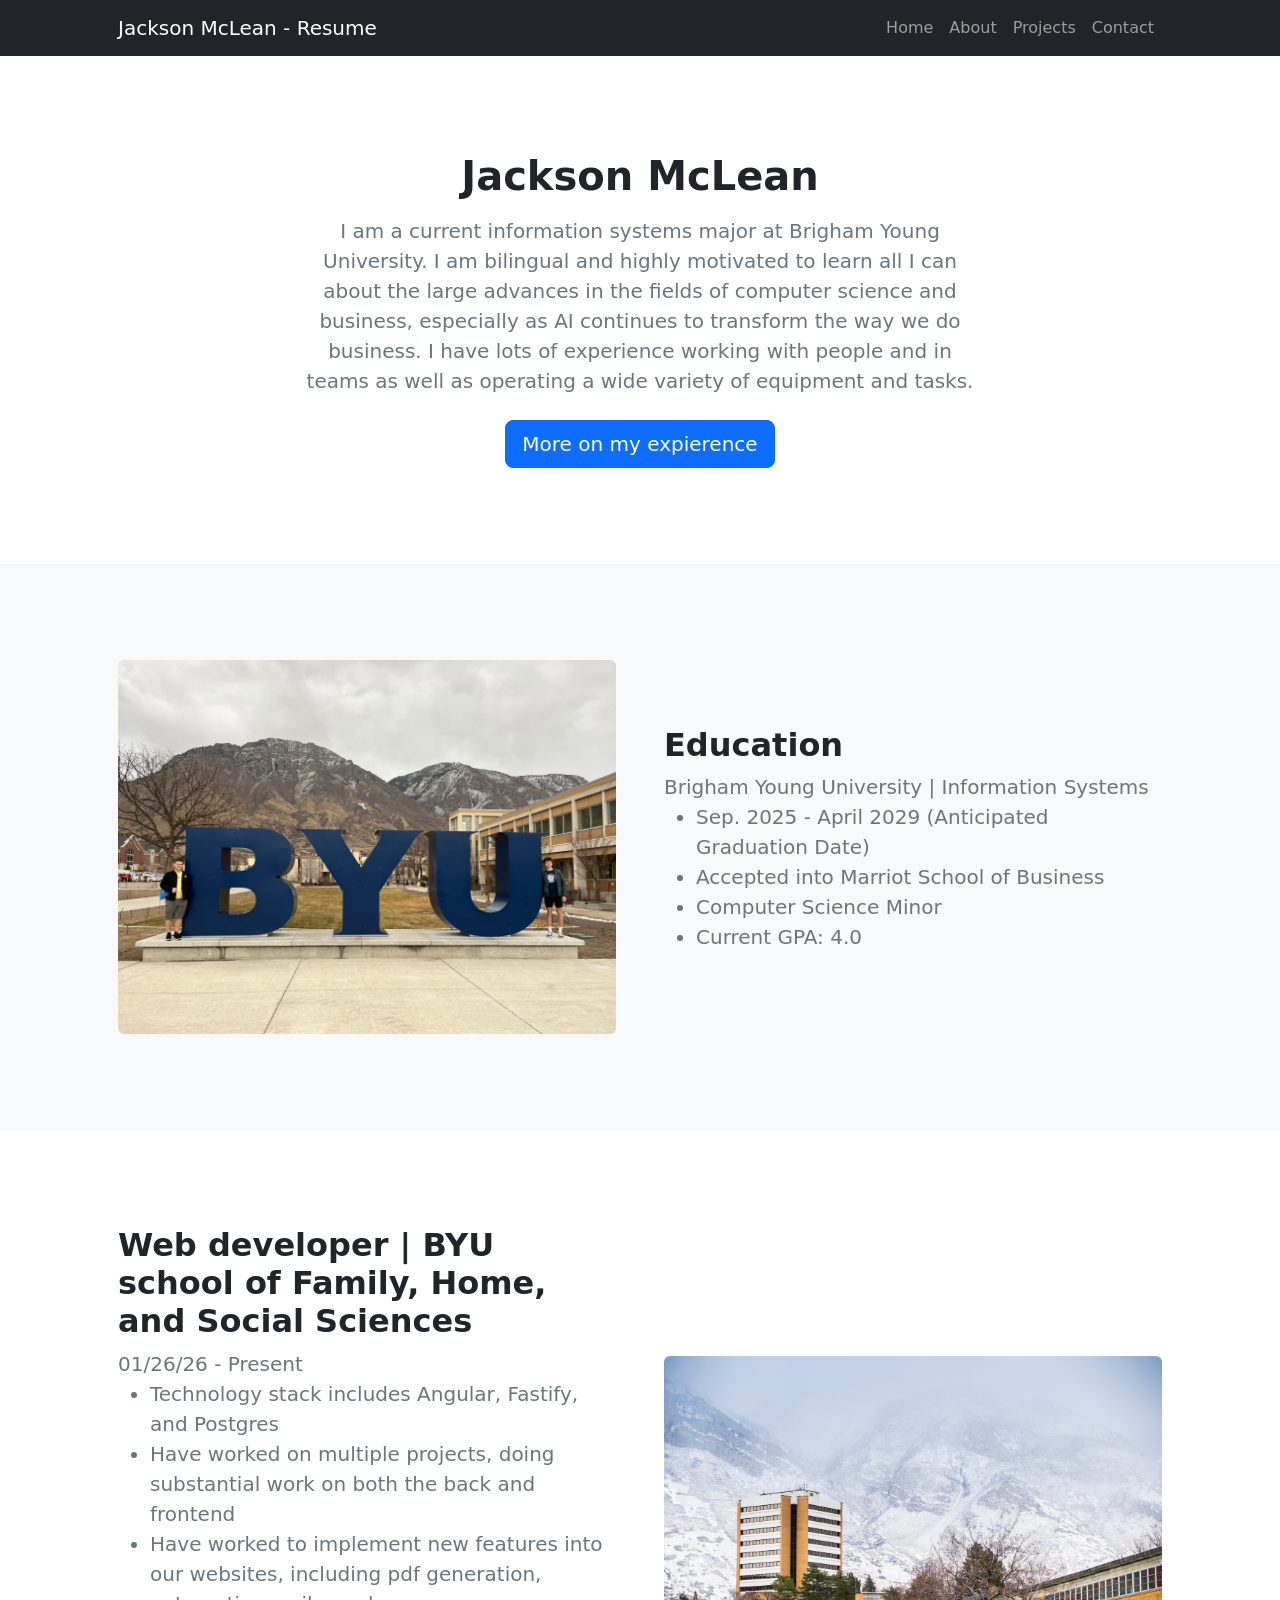
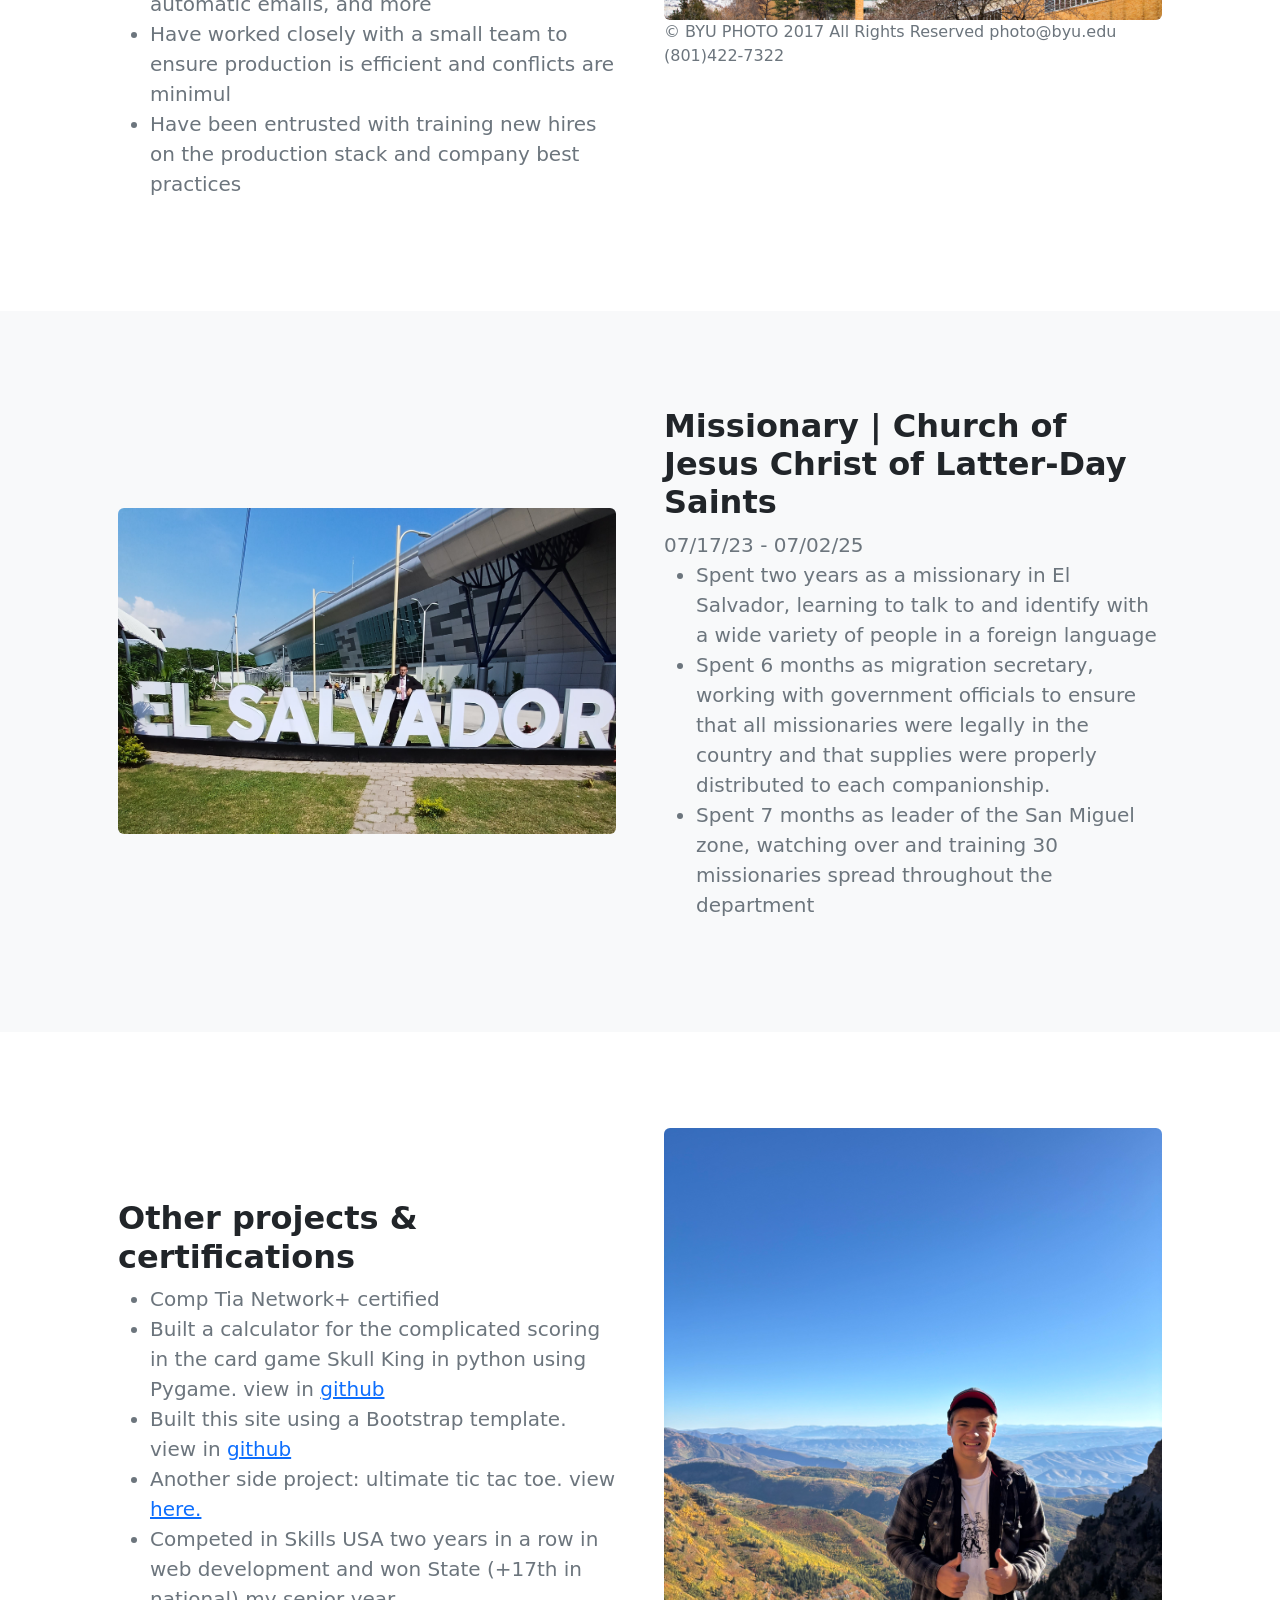
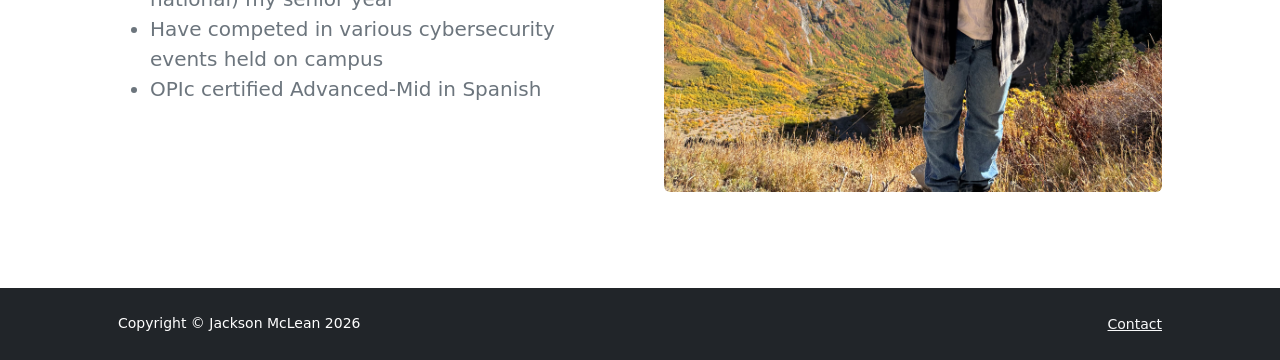
==== commit 7e1027b9: "addednetwork+ cert" ====
--- a/about.html
+++ b/about.html
@@ -206,6 +206,9 @@
               <h2 class="fw-bolder">Other projects & certifications</h2>
               <ul>
                 <li class="lead fw-normal text-muted mb-0">
+                  Comp Tia Network+ certified
+                </li>
+                <li class="lead fw-normal text-muted mb-0">
                   Built a calculator for the complicated scoring in the card
                   game Skull King in python using Pygame. view in
                   <a
